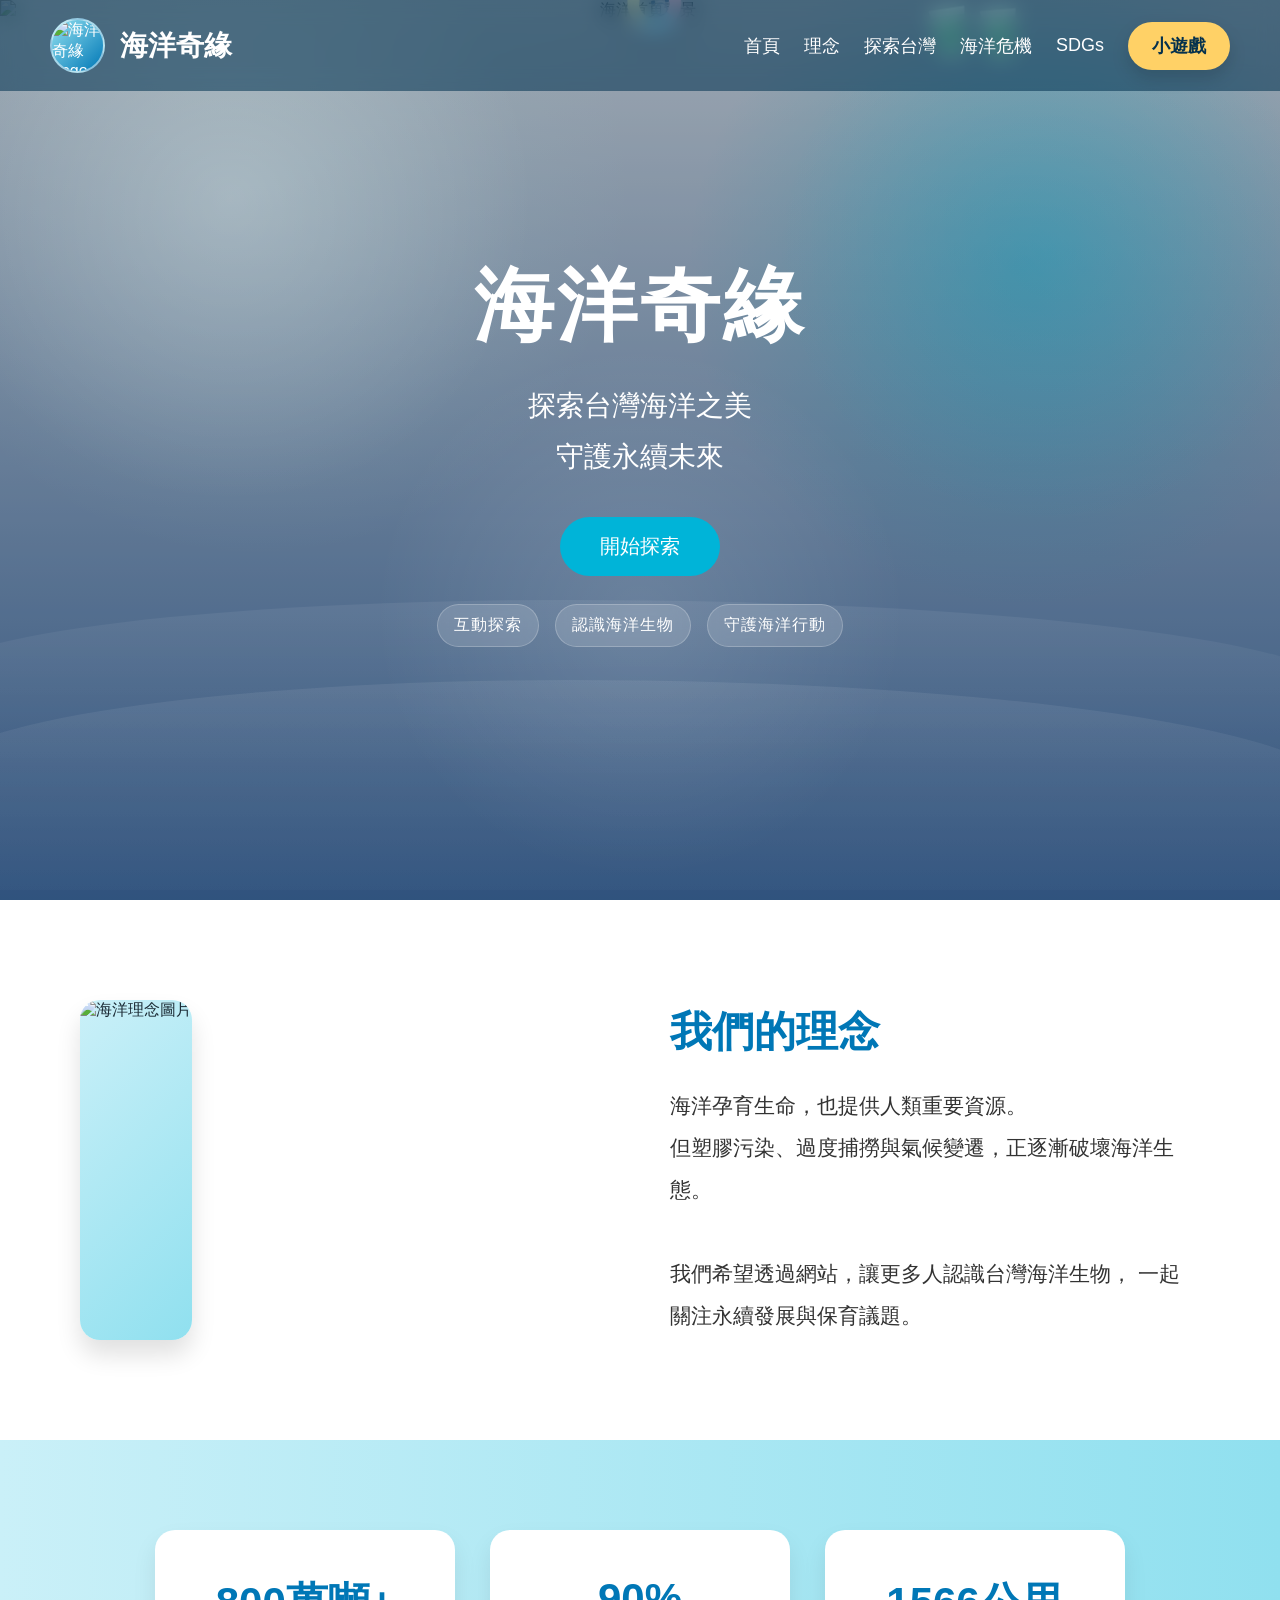
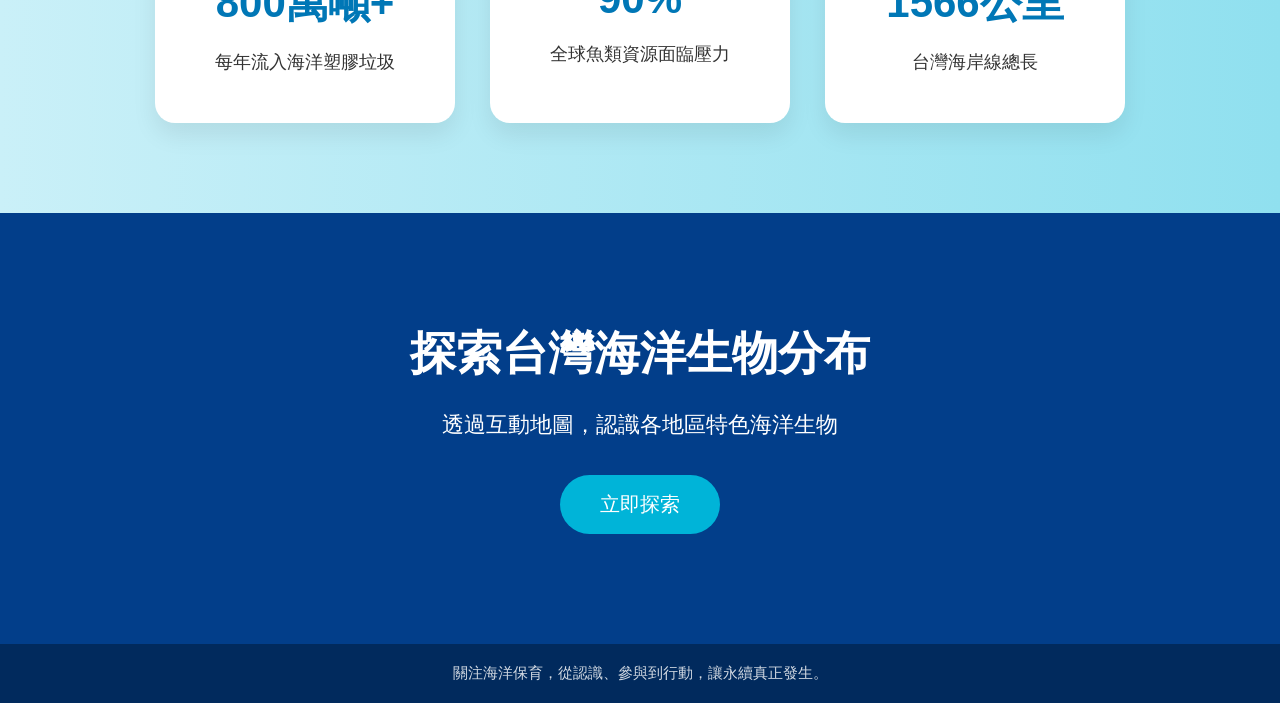
==== index.html @ 66a6c360 "first commit" ====
<!DOCTYPE html>
<html lang="zh-Hant">
<head>
<meta charset="UTF-8">
<meta name="viewport" content="width=device-width, initial-scale=1.0">
<title>海洋奇緣</title>
<style>
*{
margin:0;
padding:0;
box-sizing:border-box;
font-family:"Microsoft JhengHei",sans-serif;
scroll-behavior:smooth;
}

:root{
--deep:#023e8a;
--ocean:#0077b6;
--wave:#00b4d8;
--foam:#caf0f8;
--mist:#f8fdff;
--text:#1b2a34;
}

body{
background:var(--mist);
overflow-x:hidden;
color:var(--text);
}

.navbar{
position:fixed;
top:0;
left:0;
width:100%;
padding:18px 50px;
display:flex;
justify-content:space-between;
align-items:center;
z-index:999;
background:rgba(0,50,80,.55);
backdrop-filter:blur(10px);
}

.logo-area{
display:flex;
align-items:center;
gap:15px;
color:white;
}

.logo{
width:55px;
height:55px;
border-radius:50%;
object-fit:cover;
background:linear-gradient(135deg,#90e0ef,#0077b6);
border:2px solid rgba(255,255,255,.5);
}

.logo-area h1{
font-size:28px;
}

nav{
display:flex;
align-items:center;
gap:24px;
}

nav a{
color:white;
text-decoration:none;
font-size:18px;
transition:.3s;
}

nav a:hover{
color:#90e0ef;
}

.game-link{
display:inline-block;
padding:12px 24px;
border-radius:999px;
background:#ffd166;
color:#05314d;
font-weight:bold;
box-shadow:0 8px 18px rgba(0,0,0,.14);
}

.game-link:hover{
color:#05314d;
background:#ffe29a;
transform:translateY(-2px);
}

.hero{
height:100vh;
position:relative;
display:flex;
justify-content:center;
align-items:center;
text-align:center;
overflow:hidden;
padding:0 20px;
isolation:isolate;
}

.hero-bg{
position:absolute;
inset:0;
width:100%;
height:100%;
object-fit:cover;
z-index:-3;
}

.hero::before{
content:"";
position:absolute;
inset:0;
background:
radial-gradient(circle at 20% 20%,rgba(202,240,248,.45),transparent 30%),
radial-gradient(circle at 80% 30%,rgba(0,180,216,.35),transparent 28%),
linear-gradient(180deg,rgba(2,62,138,.15),rgba(2,62,138,.75));
z-index:-2;
}

.overlay{
position:absolute;
inset:0;
background:rgba(0,0,0,.25);
z-index:-1;
}

.hero-glow{
position:absolute;
inset:0;
z-index:0;
pointer-events:none;
background:
radial-gradient(circle at 18% 22%,rgba(255,255,255,.22),transparent 24%),
radial-gradient(circle at 82% 28%,rgba(0,180,216,.18),transparent 22%),
radial-gradient(circle at 50% 68%,rgba(255,255,255,.12),transparent 30%);
animation:glowShift 10s ease-in-out infinite alternate;
}

.wave-band{
position:absolute;
left:-5%;
width:110%;
height:170px;
border-radius:45% 55% 0 0;
background:linear-gradient(180deg,rgba(255,255,255,.12),rgba(255,255,255,0));
opacity:.55;
pointer-events:none;
}

.wave-back{
bottom:130px;
z-index:0;
animation:waveDrift 13s linear infinite;
}

.wave-front{
bottom:10px;
height:210px;
background:linear-gradient(180deg,rgba(255,255,255,.14),rgba(255,255,255,.04));
z-index:1;
animation:waveDrift 9s linear infinite reverse;
}

.floating-trash{
position:absolute;
inset:0;
overflow:hidden;
z-index:1;
pointer-events:auto;
}

.trash-item{
position:absolute;
display:block;
cursor:pointer;
border:none;
background:transparent;
padding:0;
will-change:transform;
filter:drop-shadow(0 10px 18px rgba(8,37,68,.16));
}

.trash-item:hover{
transform:scale(1.06);
}

.trash-item::before,
.trash-item::after{
content:"";
position:absolute;
display:block;
}

.trash-bottle{
width:34px;
height:94px;
background:
radial-gradient(circle at 11px 49px,#274c77 0 2px,transparent 2.5px),
radial-gradient(circle at 23px 49px,#274c77 0 2px,transparent 2.5px),
radial-gradient(ellipse at 17px 59px,transparent 0 6px,#274c77 6px 7px,transparent 7.5px),
linear-gradient(180deg,#c9f1ff,#9edfff 62%,#7bc8ef);
border:3px solid rgba(255,255,255,.88);
border-radius:18px 18px 16px 16px;
box-shadow:inset 0 8px 10px rgba(255,255,255,.24);
}

.trash-bottle::before{
width:18px;
height:12px;
top:-11px;
left:7px;
background:linear-gradient(180deg,#7ed0ff,#47b0eb);
border-radius:6px 6px 2px 2px;
}

.trash-bottle::after{
width:24px;
height:14px;
left:2px;
top:28px;
background:#ffe38b;
border-radius:7px;
}

.trash-bag{
width:60px;
height:68px;
background:
radial-gradient(circle at 21px 28px,#274c77 0 2px,transparent 2.5px),
radial-gradient(circle at 38px 28px,#274c77 0 2px,transparent 2.5px),
radial-gradient(ellipse at 30px 39px,transparent 0 7px,#274c77 7px 8px,transparent 8.5px),
radial-gradient(circle at 32% 26%,#c1c9dc,#8ea0bf 60%,#7787a5);
border:3px solid rgba(255,255,255,.88);
border-radius:42% 38% 45% 40%;
box-shadow:inset 0 8px 10px rgba(255,255,255,.18);
}

.trash-bag::before{
width:22px;
height:20px;
top:-10px;
left:19px;
background:#7a89a0;
border-radius:40% 40% 20% 20%;
}

.trash-can{
width:50px;
height:58px;
background:
radial-gradient(circle at 16px 24px,#2a5f4a 0 2px,transparent 2.5px),
radial-gradient(circle at 32px 24px,#2a5f4a 0 2px,transparent 2.5px),
radial-gradient(ellipse at 24px 34px,transparent 0 7px,#2a5f4a 7px 8px,transparent 8.5px),
linear-gradient(180deg,#c6f6dd,#7dd9ab);
border:3px solid rgba(255,255,255,.88);
clip-path:polygon(14% 18%,86% 18%,74% 100%,26% 100%);
border-radius:10px;
}

.trash-can::before{
width:60px;
height:9px;
top:6px;
left:-5px;
background:#ebfff6;
border-radius:8px;
}

.trash-cup{
width:40px;
height:54px;
background:
radial-gradient(circle at 12px 18px,#7a4a24 0 2px,transparent 2.5px),
radial-gradient(circle at 26px 18px,#7a4a24 0 2px,transparent 2.5px),
radial-gradient(ellipse at 19px 28px,transparent 0 6px,#7a4a24 6px 7px,transparent 7.5px),
linear-gradient(180deg,#fff7d6,#ffc86b);
border:3px solid rgba(255,255,255,.88);
clip-path:polygon(18% 0,82% 0,68% 100%,32% 100%);
}

.trash-cup::before{
width:50px;
height:9px;
top:-4px;
left:-5px;
background:#fff4c9;
border-radius:8px;
}

.trash-cup::after{
width:6px;
height:38px;
top:-30px;
left:16px;
background:linear-gradient(180deg,#ff91a4,#ffd1a0);
border-radius:6px;
transform:rotate(8deg);
}

.trash-ring{
width:54px;
height:54px;
border:12px solid #fff7c2;
border-right-color:#ffc8dd;
border-bottom-color:#a8e6ff;
border-radius:50%;
background:
radial-gradient(circle at 14px 14px,#274c77 0 2px,transparent 2.5px),
radial-gradient(circle at 28px 14px,#274c77 0 2px,transparent 2.5px),
radial-gradient(ellipse at 21px 22px,transparent 0 5px,#274c77 5px 6px,transparent 6.5px);
}

.trash-ring::before{
width:14px;
height:14px;
top:13px;
left:13px;
background:rgba(255,255,255,.3);
border-radius:50%;
}

.trash-item.is-popping{
animation:trashPop .55s ease forwards;
pointer-events:none;
}

.bubble-burst{
position:absolute;
pointer-events:none;
}

.bubble{
position:absolute;
width:14px;
height:14px;
border-radius:50%;
background:radial-gradient(circle at 30% 30%,rgba(255,255,255,.95),rgba(173,232,244,.55) 55%,rgba(173,232,244,0) 70%);
border:1px solid rgba(255,255,255,.85);
box-shadow:0 0 12px rgba(255,255,255,.45);
animation:bubbleFloat .7s ease-out forwards;
}

.ambient-bubbles{
position:absolute;
inset:0;
pointer-events:none;
z-index:1;
overflow:hidden;
}

.ambient-bubbles span{
position:absolute;
bottom:-40px;
width:16px;
height:16px;
border-radius:50%;
background:radial-gradient(circle at 30% 30%,rgba(255,255,255,.85),rgba(173,232,244,.45) 60%,rgba(173,232,244,0) 72%);
border:1px solid rgba(255,255,255,.6);
opacity:.55;
animation:ambientBubble linear infinite;
}

.sea-life{
position:absolute;
inset:0;
pointer-events:none;
z-index:1;
overflow:hidden;
}

.fish{
position:absolute;
width:76px;
height:34px;
background:linear-gradient(90deg,rgba(255,209,102,.92),rgba(255,145,164,.9));
border-radius:55% 45% 55% 45%;
opacity:.42;
filter:blur(.2px);
animation:fishSwim linear infinite;
}

.fish::before{
content:"";
position:absolute;
right:-18px;
top:7px;
border-left:20px solid rgba(255,209,102,.88);
border-top:10px solid transparent;
border-bottom:10px solid transparent;
}

.fish::after{
content:"";
position:absolute;
left:14px;
top:12px;
width:5px;
height:5px;
background:#224870;
border-radius:50%;
}

.fish-1{
top:24%;
right:-100px;
transform:scale(.75);
animation-duration:18s;
}

.fish-2{
top:68%;
right:-140px;
transform:scale(.95);
animation-duration:22s;
animation-delay:-9s;
}

.fish-3{
top:52%;
right:-180px;
transform:scale(.62);
animation-duration:16s;
animation-delay:-4s;
}

.hero-content{
color:white;
animation:fadeUp 1.3s ease;
max-width:760px;
position:relative;
z-index:3;
}

.hero-content h2{
font-size:80px;
letter-spacing:3px;
margin-bottom:20px;
}

.hero-content p{
font-size:28px;
line-height:1.8;
margin-bottom:35px;
}

.btn,
.btn2{
display:inline-block;
padding:16px 40px;
background:var(--wave);
color:white;
text-decoration:none;
font-size:20px;
border-radius:40px;
transition:.3s;
}

.btn:hover,
.btn2:hover{
background:#0096c7;
transform:translateY(-5px);
}

.hero-badges{
display:flex;
justify-content:center;
gap:16px;
margin-top:28px;
flex-wrap:wrap;
}

.hero-badge{
padding:10px 16px;
border-radius:999px;
background:rgba(255,255,255,.14);
border:1px solid rgba(255,255,255,.22);
backdrop-filter:blur(8px);
font-size:16px;
letter-spacing:1px;
}

.about{
padding:100px 80px;
display:flex;
align-items:center;
gap:60px;
background:white;
}

.about-left,
.about-right{
width:50%;
}

.about-left img{
width:100%;
border-radius:20px;
box-shadow:0 15px 25px rgba(0,0,0,.12);
object-fit:cover;
min-height:340px;
background:linear-gradient(135deg,#caf0f8,#90e0ef);
}

.about-right h2{
font-size:42px;
color:var(--ocean);
margin-bottom:25px;
}

.about-right p{
font-size:21px;
line-height:2;
color:#333;
}

.data{
padding:90px 50px;
display:flex;
justify-content:center;
gap:35px;
background:linear-gradient(to right,#caf0f8,#90e0ef);
}

.card{
width:300px;
background:white;
padding:45px 30px;
border-radius:20px;
text-align:center;
box-shadow:0 12px 25px rgba(0,0,0,.08);
transition:.3s;
}

.card:hover{
transform:translateY(-8px);
}

.card h3{
font-size:42px;
color:var(--ocean);
margin-bottom:15px;
}

.card p{
font-size:18px;
color:#333;
line-height:1.8;
}

.enter-map{
padding:110px 30px;
text-align:center;
background:var(--deep);
color:white;
}

.enter-map h2{
font-size:46px;
margin-bottom:25px;
}

.enter-map p{
font-size:22px;
margin-bottom:35px;
}

.footer-note{
padding:20px;
text-align:center;
font-size:15px;
background:#012a5d;
color:rgba(255,255,255,.82);
}

@keyframes fadeUp{
from{
opacity:0;
transform:translateY(50px);
}
to{
opacity:1;
transform:translateY(0);
}
}

@keyframes trashPop{
0%{
opacity:.95;
}
100%{
opacity:0;
transform:scale(1.35) rotate(20deg);
}
}

@keyframes bubbleFloat{
0%{
opacity:.95;
transform:translate3d(0,0,0) scale(.6);
}
100%{
opacity:0;
transform:translate3d(var(--dx),var(--dy),0) scale(1.35);
}
}

@keyframes glowShift{
from{
transform:scale(1) translateY(0);
opacity:.95;
}
to{
transform:scale(1.06) translateY(-8px);
opacity:1;
}
}

@keyframes waveDrift{
from{
transform:translateX(0);
}
to{
transform:translateX(4%);
}
}

@keyframes ambientBubble{
from{
transform:translate3d(0,0,0) scale(.7);
opacity:0;
}
15%{
opacity:.55;
}
to{
transform:translate3d(var(--riseX),-95vh,0) scale(1.2);
opacity:0;
}
}

@keyframes fishSwim{
from{
transform:translateX(0) translateY(0) scale(var(--fishScale,1));
}
50%{
transform:translateX(-55vw) translateY(-10px) scale(var(--fishScale,1));
}
to{
transform:translateX(-115vw) translateY(4px) scale(var(--fishScale,1));
}
}

@media(max-width:900px){
.navbar{
padding:15px 20px;
flex-direction:column;
gap:15px;
}

nav{
flex-wrap:wrap;
justify-content:center;
gap:14px;
}

nav a{
font-size:16px;
}

.hero-content h2{
font-size:48px;
}

.hero-content p{
font-size:20px;
}

.hero-badge{
font-size:14px;
padding:8px 14px;
}

.fish{
opacity:.28;
}

.about{
flex-direction:column;
padding:70px 25px;
}

.about-left,
.about-right{
width:100%;
}

.data{
flex-direction:column;
align-items:center;
}

.card{
width:90%;
}

.enter-map h2{
font-size:34px;
}
}
</style>
</head>
<body>
<header class="navbar">
    <div class="logo-area">
        <img src="logo.png" alt="海洋奇緣 Logo" class="logo">
        <h1>海洋奇緣</h1>
    </div>

    <nav>
        <a href="#home">首頁</a>
        <a href="#about">理念</a>
        <a href="#map">探索台灣</a>
        <a href="#danger">海洋危機</a>
        <a href="#sdgs">SDGs</a>
        <a href="game.html" class="game-link">小遊戲</a>
    </nav>
</header>

<section class="hero" id="home">
    <img src="banner.jpg" alt="海洋首頁背景" class="hero-bg">
    <div class="overlay"></div>
    <div class="hero-glow"></div>
    <div class="wave-band wave-back"></div>
    <div class="floating-trash" id="trashField" aria-hidden="true"></div>
    <div class="ambient-bubbles" aria-hidden="true">
        <span style="left:8%; animation-duration:15s; --riseX:18px;"></span>
        <span style="left:18%; animation-duration:18s; animation-delay:-7s; --riseX:-14px;"></span>
        <span style="left:34%; animation-duration:14s; animation-delay:-2s; --riseX:10px;"></span>
        <span style="left:56%; animation-duration:17s; animation-delay:-10s; --riseX:-18px;"></span>
        <span style="left:73%; animation-duration:13s; animation-delay:-5s; --riseX:14px;"></span>
        <span style="left:88%; animation-duration:16s; animation-delay:-12s; --riseX:-12px;"></span>
    </div>
    <div class="sea-life" aria-hidden="true">
        <span class="fish fish-1" style="--fishScale:.78;"></span>
        <span class="fish fish-2" style="--fishScale:.96;"></span>
        <span class="fish fish-3" style="--fishScale:.65;"></span>
    </div>
    <div class="wave-band wave-front"></div>

    <div class="hero-content">
        <h2>海洋奇緣</h2>
        <p>
            探索台灣海洋之美<br>
            守護永續未來
        </p>
        <a href="#map" class="btn">開始探索</a>
        <div class="hero-badges">
            <span class="hero-badge">互動探索</span>
            <span class="hero-badge">認識海洋生物</span>
            <span class="hero-badge">守護海洋行動</span>
        </div>
    </div>
</section>

<section class="about" id="about">
    <div class="about-left">
        <img src="about.jpg" alt="海洋理念圖片">
    </div>

    <div class="about-right">
        <h2>我們的理念</h2>
        <p>
            海洋孕育生命，也提供人類重要資源。<br>
            但塑膠污染、過度捕撈與氣候變遷，正逐漸破壞海洋生態。<br><br>
            我們希望透過網站，讓更多人認識台灣海洋生物，
            一起關注永續發展與保育議題。
        </p>
    </div>
</section>

<section class="data" id="danger">
    <div class="card">
        <h3>800萬噸+</h3>
        <p>每年流入海洋塑膠垃圾</p>
    </div>

    <div class="card">
        <h3>90%</h3>
        <p>全球魚類資源面臨壓力</p>
    </div>

    <div class="card">
        <h3>1566公里</h3>
        <p>台灣海岸線總長</p>
    </div>
</section>

<section class="enter-map" id="map">
    <h2>探索台灣海洋生物分布</h2>
    <p>透過互動地圖，認識各地區特色海洋生物</p>
    <a href="Taiwan.html" class="btn2">立即探索</a>
</section>

<section class="footer-note" id="sdgs">
    關注海洋保育，從認識、參與到行動，讓永續真正發生。
</section>

<script>
const trashField = document.getElementById("trashField");
const trashTypes = ["trash-bottle","trash-bag","trash-can","trash-cup","trash-ring"];
const trashSizes = {
    "trash-bottle": { width: 34, height: 94 },
    "trash-bag": { width: 60, height: 68 },
    "trash-can": { width: 50, height: 58 },
    "trash-cup": { width: 40, height: 54 },
    "trash-ring": { width: 54, height: 54 }
};
const maxTrash = 35;
const trashBodies = [];
let lastTime = 0;
let spawnTimer = 0;
const gravity = 220;
const waterDrag = 0.992;
const floorPadding = 8;

function randomBetween(min,max){
    return Math.random() * (max - min) + min;
}

function createTrashItem(){
    if(trashBodies.length >= maxTrash) return;

    const type = trashTypes[Math.floor(Math.random() * trashTypes.length)];
    const size = trashSizes[type];
    const item = document.createElement("button");
    const fieldWidth = trashField.clientWidth;
    const xMax = Math.max(0, fieldWidth - size.width);

    item.type = "button";
    item.className = `trash-item ${type}`;
    item.setAttribute("aria-label","可點擊清除的海洋垃圾");
    trashField.appendChild(item);

    const body = {
        el: item,
        x: randomBetween(0, xMax),
        y: -size.height - randomBetween(10, 180),
        width: size.width,
        height: size.height,
        vx: randomBetween(-12, 12),
        vy: randomBetween(18, 26),
        swaySeed: randomBetween(0, Math.PI * 2),
        swayAmp: randomBetween(6, 16),
        rotation: randomBetween(-14, 14),
        rotationSpeed: randomBetween(-6, 6),
        resting:false,
        removed:false
    };

    body.el.addEventListener("click", () => popTrash(body));
    trashBodies.push(body);
    renderTrash(body);
}

function renderTrash(body){
    body.el.style.transform = `translate3d(${body.x}px, ${body.y}px, 0) rotate(${body.rotation}deg)`;
}

function resolveBounds(body){
    const maxX = trashField.clientWidth - body.width;
    const floorY = trashField.clientHeight - body.height - floorPadding;

    if(body.x < 0){
        body.x = 0;
        body.vx *= -0.25;
    }

    if(body.x > maxX){
        body.x = maxX;
        body.vx *= -0.25;
    }

    if(body.y > floorY){
        body.y = floorY;
        if(body.vy > 0) body.vy = 0;
        body.vx *= 0.92;
        body.rotationSpeed *= 0.94;
        body.resting = true;
    }
}

function resolveCollisions(){
    for(let i = 0; i < trashBodies.length; i++){
        const a = trashBodies[i];
        if(a.removed) continue;

        for(let j = i + 1; j < trashBodies.length; j++){
            const b = trashBodies[j];
            if(b.removed) continue;

            const overlapX = Math.min(a.x + a.width, b.x + b.width) - Math.max(a.x, b.x);
            const overlapY = Math.min(a.y + a.height, b.y + b.height) - Math.max(a.y, b.y);

            if(overlapX <= 0 || overlapY <= 0) continue;

            if(overlapY <= overlapX){
                const aAbove = a.y < b.y;
                const upper = aAbove ? a : b;
                const lower = aAbove ? b : a;

                upper.y -= overlapY;
                if(!lower.resting){
                    lower.y += overlapY * 0.08;
                }

                if(upper.vy > 0) upper.vy = 0;
                upper.resting = true;
                lower.resting = lower.y + lower.height >= trashField.clientHeight - floorPadding - 1;
            }else{
                const move = overlapX / 2;

                if(a.x < b.x){
                    a.x -= move;
                    b.x += move;
                }else{
                    a.x += move;
                    b.x -= move;
                }

                const push = (a.vx - b.vx) * 0.22;
                a.vx -= push;
                b.vx += push;
            }
        }
    }
}

function popTrash(body){
    if(body.removed) return;
    body.removed = true;
    body.el.classList.add("is-popping");
    createBubbleBurst(body);
    setTimeout(() => body.el.remove(), 540);
}

function createBubbleBurst(body){
    const burst = document.createElement("div");
    burst.className = "bubble-burst";
    burst.style.left = `${body.x}px`;
    burst.style.top = `${body.y}px`;
    burst.style.width = `${body.width}px`;
    burst.style.height = `${body.height}px`;

    for(let i = 0; i < 7; i++){
        const bubble = document.createElement("span");
        bubble.className = "bubble";
        bubble.style.left = `${body.width / 2 - 7}px`;
        bubble.style.top = `${body.height / 2 - 7}px`;
        bubble.style.setProperty("--dx",`${randomBetween(-36,36)}px`);
        bubble.style.setProperty("--dy",`${randomBetween(-56,-18)}px`);
        burst.appendChild(bubble);
    }

    trashField.appendChild(burst);
    setTimeout(() => burst.remove(), 760);
}

function stepTrash(delta, time){
    for(let i = trashBodies.length - 1; i >= 0; i--){
        const body = trashBodies[i];

        if(body.removed){
            trashBodies.splice(i,1);
            continue;
        }

        const sway = Math.sin(time * 0.001 + body.swaySeed) * body.swayAmp;
        body.resting = false;
        body.vx += sway * delta * 0.18;
        body.vy = Math.min(body.vy + gravity * delta, 85);
        body.vx *= waterDrag;
        body.vy *= 0.998;
        body.x += body.vx * delta;
        body.y += body.vy * delta;
        body.rotation += body.rotationSpeed * delta;
        body.rotationSpeed *= 0.994;
        resolveBounds(body);
    }

    resolveCollisions();

    for(let i = 0; i < trashBodies.length; i++){
        const body = trashBodies[i];
        if(body.removed) continue;

        resolveBounds(body);

        if(Math.abs(body.vx) < 2 && Math.abs(body.vy) < 2){
            body.vx = 0;
            body.vy = 0;
            body.rotationSpeed *= 0.8;
        }

        renderTrash(body);
    }
}

function animateTrash(time){
    if(!lastTime) lastTime = time;
    const delta = Math.min((time - lastTime) / 1000, 0.025);
    lastTime = time;
    spawnTimer += delta;

    if(spawnTimer >= 1.35){
        createTrashItem();
        spawnTimer = 0;
    }

    stepTrash(delta, time);
    requestAnimationFrame(animateTrash);
}

for(let i = 0; i < 8; i++){
    createTrashItem();
}
requestAnimationFrame(animateTrash);

window.addEventListener("resize", () => {
    trashBodies.forEach((body) => {
        const maxX = Math.max(0, trashField.clientWidth - body.width);
        body.x = Math.min(maxX, Math.max(0, body.x));
        if(body.y + body.height > trashField.clientHeight - floorPadding){
            body.y = trashField.clientHeight - body.height - floorPadding;
            body.resting = true;
        }
        renderTrash(body);
    });
});
</script>
</body>
</html>
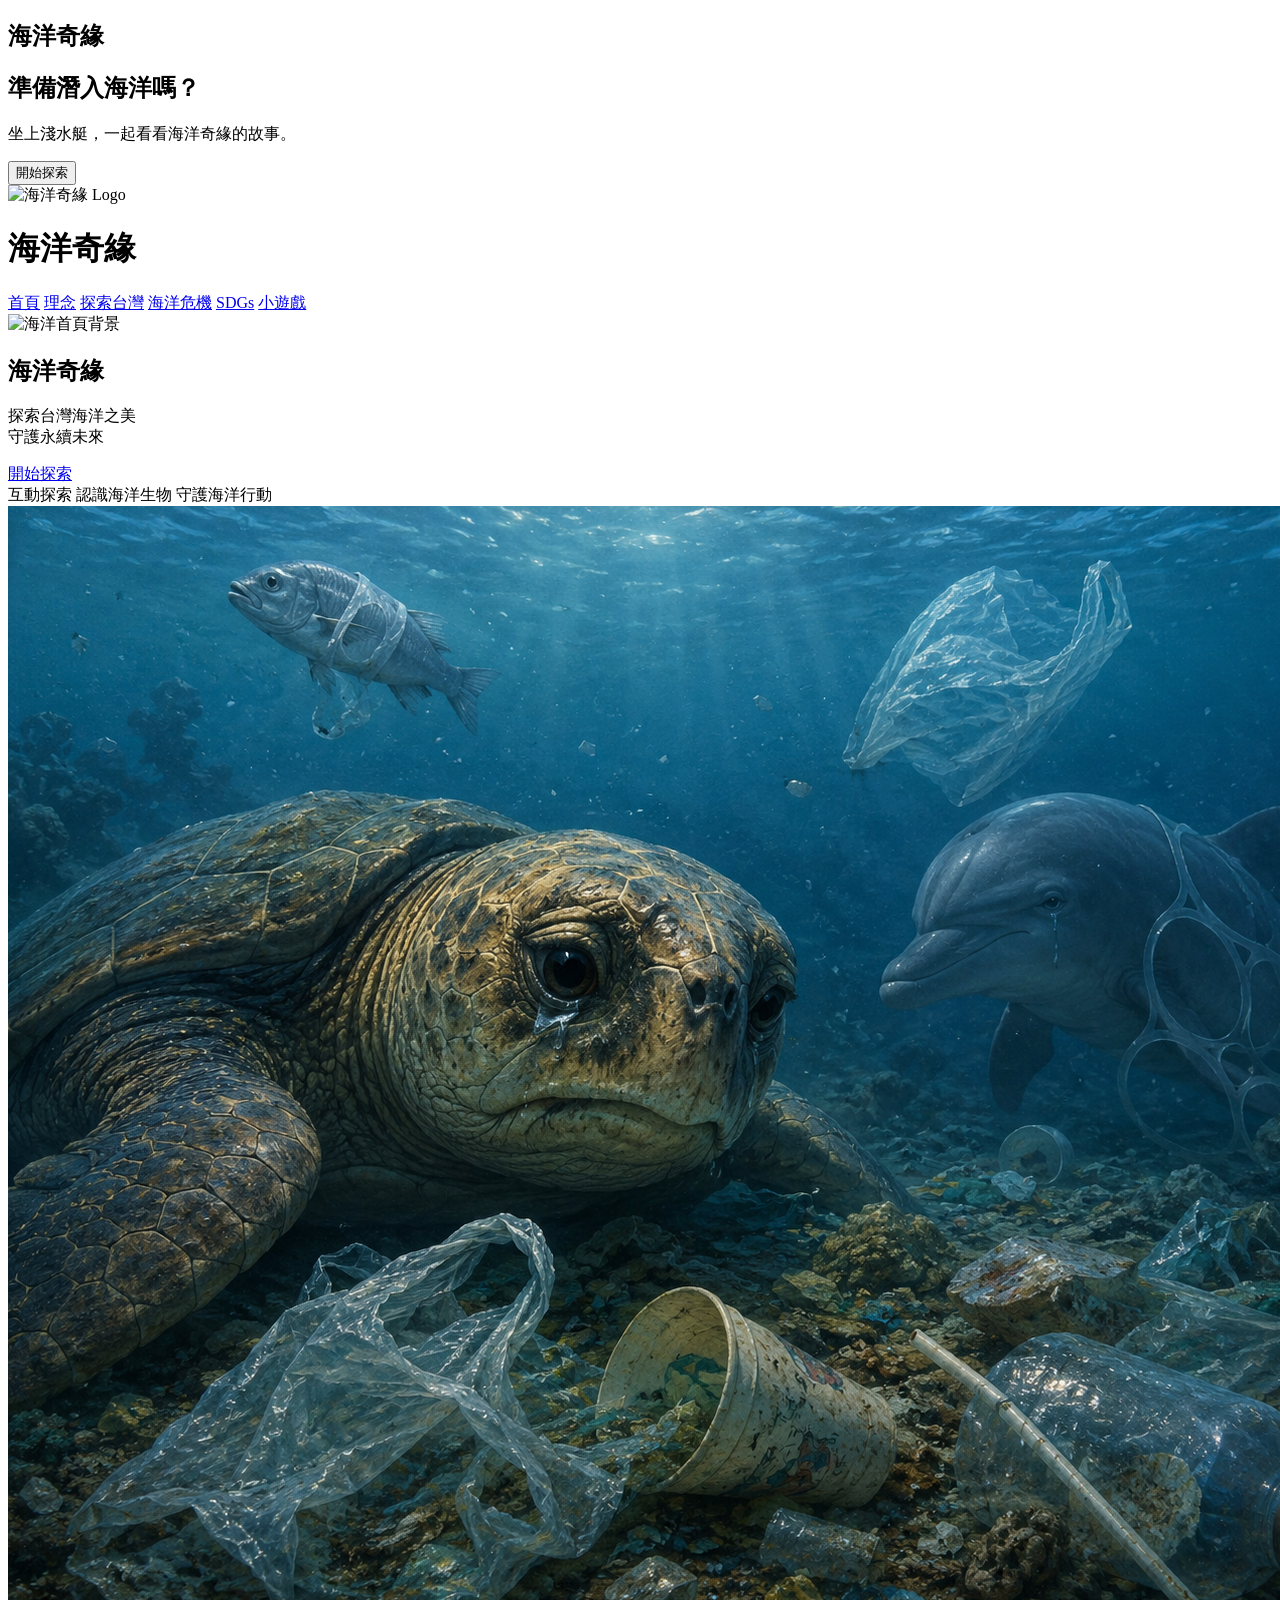
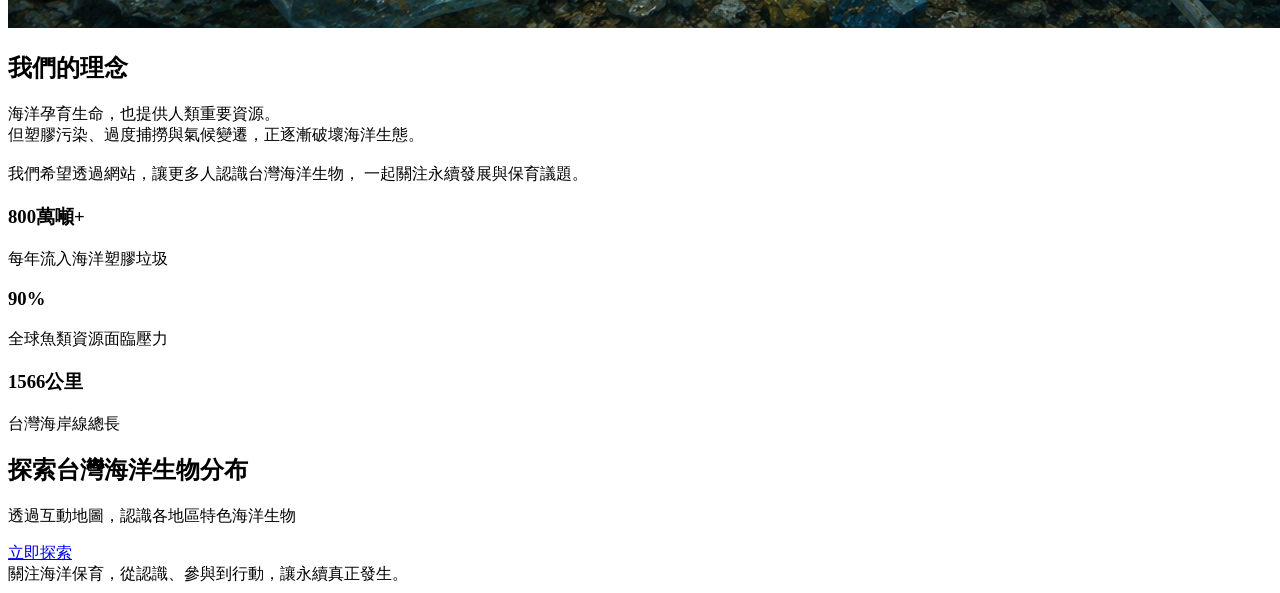
==== commit 1d51f4b8: "Add files via upload" ====
--- a/index.html
+++ b/index.html
@@ -1,1051 +1,159 @@
-<!DOCTYPE html>
+﻿<!DOCTYPE html>
 <html lang="zh-Hant">
 <head>
 <meta charset="UTF-8">
 <meta name="viewport" content="width=device-width, initial-scale=1.0">
 <title>海洋奇緣</title>
-<style>
-*{
-margin:0;
-padding:0;
-box-sizing:border-box;
-font-family:"Microsoft JhengHei",sans-serif;
-scroll-behavior:smooth;
-}
+<link rel="stylesheet" href="css/index.css">
+</head>
+<body class="intro-active">
+<section class="opening-scene" id="openingScene" aria-label="海洋奇緣開場動畫">
+  <div class="opening-sky"></div>
+  <div class="opening-sun"></div>
+  <div class="opening-sea"></div>
+  <div class="opening-shore"></div>
+  <div class="opening-bubbles" aria-hidden="true">
+    <span></span>
+    <span></span>
+    <span></span>
+    <span></span>
+    <span></span>
+  </div>
 
-:root{
---deep:#023e8a;
---ocean:#0077b6;
---wave:#00b4d8;
---foam:#caf0f8;
---mist:#f8fdff;
---text:#1b2a34;
-}
+  <div class="opening-reveal" aria-hidden="true">
+    <div class="reveal-bubble-field">
+      <span></span><span></span><span></span><span></span><span></span>
+      <span></span><span></span><span></span><span></span><span></span>
+      <span></span><span></span><span></span><span></span><span></span>
+      <span></span><span></span><span></span><span></span><span></span>
+      <span></span><span></span><span></span><span></span><span></span>
+      <span></span><span></span><span></span><span></span><span></span>
+      <span></span><span></span><span></span><span></span><span></span>
+      <span></span><span></span><span></span><span></span><span></span>
+    </div>
+    <h1>海洋奇緣</h1>
+  </div>
 
-body{
-background:var(--mist);
-overflow-x:hidden;
-color:var(--text);
-}
+  <div class="opening-guide" aria-hidden="true">
+    <span class="guide-head"></span>
+    <span class="guide-body"></span>
+    <span class="guide-arm"></span>
+  </div>
 
-.navbar{
-position:fixed;
-top:0;
-left:0;
-width:100%;
-padding:18px 50px;
-display:flex;
-justify-content:space-between;
-align-items:center;
-z-index:999;
-background:rgba(0,50,80,.55);
-backdrop-filter:blur(10px);
-}
+  <div class="opening-submarine" aria-hidden="true">
+    <span class="sub-window"></span>
+    <span class="sub-door"></span>
+    <span class="sub-tail"></span>
+  </div>
 
-.logo-area{
-display:flex;
-align-items:center;
-gap:15px;
-color:white;
-}
-
-.logo{
-width:55px;
-height:55px;
-border-radius:50%;
-object-fit:cover;
-background:linear-gradient(135deg,#90e0ef,#0077b6);
-border:2px solid rgba(255,255,255,.5);
-}
-
-.logo-area h1{
-font-size:28px;
-}
-
-nav{
-display:flex;
-align-items:center;
-gap:24px;
-}
-
-nav a{
-color:white;
-text-decoration:none;
-font-size:18px;
-transition:.3s;
-}
-
-nav a:hover{
-color:#90e0ef;
-}
-
-.game-link{
-display:inline-block;
-padding:12px 24px;
-border-radius:999px;
-background:#ffd166;
-color:#05314d;
-font-weight:bold;
-box-shadow:0 8px 18px rgba(0,0,0,.14);
-}
-
-.game-link:hover{
-color:#05314d;
-background:#ffe29a;
-transform:translateY(-2px);
-}
-
-.hero{
-height:100vh;
-position:relative;
-display:flex;
-justify-content:center;
-align-items:center;
-text-align:center;
-overflow:hidden;
-padding:0 20px;
-isolation:isolate;
-}
-
-.hero-bg{
-position:absolute;
-inset:0;
-width:100%;
-height:100%;
-object-fit:cover;
-z-index:-3;
-}
-
-.hero::before{
-content:"";
-position:absolute;
-inset:0;
-background:
-radial-gradient(circle at 20% 20%,rgba(202,240,248,.45),transparent 30%),
-radial-gradient(circle at 80% 30%,rgba(0,180,216,.35),transparent 28%),
-linear-gradient(180deg,rgba(2,62,138,.15),rgba(2,62,138,.75));
-z-index:-2;
-}
-
-.overlay{
-position:absolute;
-inset:0;
-background:rgba(0,0,0,.25);
-z-index:-1;
-}
-
-.hero-glow{
-position:absolute;
-inset:0;
-z-index:0;
-pointer-events:none;
-background:
-radial-gradient(circle at 18% 22%,rgba(255,255,255,.22),transparent 24%),
-radial-gradient(circle at 82% 28%,rgba(0,180,216,.18),transparent 22%),
-radial-gradient(circle at 50% 68%,rgba(255,255,255,.12),transparent 30%);
-animation:glowShift 10s ease-in-out infinite alternate;
-}
-
-.wave-band{
-position:absolute;
-left:-5%;
-width:110%;
-height:170px;
-border-radius:45% 55% 0 0;
-background:linear-gradient(180deg,rgba(255,255,255,.12),rgba(255,255,255,0));
-opacity:.55;
-pointer-events:none;
-}
-
-.wave-back{
-bottom:130px;
-z-index:0;
-animation:waveDrift 13s linear infinite;
-}
-
-.wave-front{
-bottom:10px;
-height:210px;
-background:linear-gradient(180deg,rgba(255,255,255,.14),rgba(255,255,255,.04));
-z-index:1;
-animation:waveDrift 9s linear infinite reverse;
-}
-
-.floating-trash{
-position:absolute;
-inset:0;
-overflow:hidden;
-z-index:1;
-pointer-events:auto;
-}
-
-.trash-item{
-position:absolute;
-display:block;
-cursor:pointer;
-border:none;
-background:transparent;
-padding:0;
-will-change:transform;
-filter:drop-shadow(0 10px 18px rgba(8,37,68,.16));
-}
-
-.trash-item:hover{
-transform:scale(1.06);
-}
-
-.trash-item::before,
-.trash-item::after{
-content:"";
-position:absolute;
-display:block;
-}
-
-.trash-bottle{
-width:34px;
-height:94px;
-background:
-radial-gradient(circle at 11px 49px,#274c77 0 2px,transparent 2.5px),
-radial-gradient(circle at 23px 49px,#274c77 0 2px,transparent 2.5px),
-radial-gradient(ellipse at 17px 59px,transparent 0 6px,#274c77 6px 7px,transparent 7.5px),
-linear-gradient(180deg,#c9f1ff,#9edfff 62%,#7bc8ef);
-border:3px solid rgba(255,255,255,.88);
-border-radius:18px 18px 16px 16px;
-box-shadow:inset 0 8px 10px rgba(255,255,255,.24);
-}
-
-.trash-bottle::before{
-width:18px;
-height:12px;
-top:-11px;
-left:7px;
-background:linear-gradient(180deg,#7ed0ff,#47b0eb);
-border-radius:6px 6px 2px 2px;
-}
-
-.trash-bottle::after{
-width:24px;
-height:14px;
-left:2px;
-top:28px;
-background:#ffe38b;
-border-radius:7px;
-}
-
-.trash-bag{
-width:60px;
-height:68px;
-background:
-radial-gradient(circle at 21px 28px,#274c77 0 2px,transparent 2.5px),
-radial-gradient(circle at 38px 28px,#274c77 0 2px,transparent 2.5px),
-radial-gradient(ellipse at 30px 39px,transparent 0 7px,#274c77 7px 8px,transparent 8.5px),
-radial-gradient(circle at 32% 26%,#c1c9dc,#8ea0bf 60%,#7787a5);
-border:3px solid rgba(255,255,255,.88);
-border-radius:42% 38% 45% 40%;
-box-shadow:inset 0 8px 10px rgba(255,255,255,.18);
-}
-
-.trash-bag::before{
-width:22px;
-height:20px;
-top:-10px;
-left:19px;
-background:#7a89a0;
-border-radius:40% 40% 20% 20%;
-}
-
-.trash-can{
-width:50px;
-height:58px;
-background:
-radial-gradient(circle at 16px 24px,#2a5f4a 0 2px,transparent 2.5px),
-radial-gradient(circle at 32px 24px,#2a5f4a 0 2px,transparent 2.5px),
-radial-gradient(ellipse at 24px 34px,transparent 0 7px,#2a5f4a 7px 8px,transparent 8.5px),
-linear-gradient(180deg,#c6f6dd,#7dd9ab);
-border:3px solid rgba(255,255,255,.88);
-clip-path:polygon(14% 18%,86% 18%,74% 100%,26% 100%);
-border-radius:10px;
-}
-
-.trash-can::before{
-width:60px;
-height:9px;
-top:6px;
-left:-5px;
-background:#ebfff6;
-border-radius:8px;
-}
-
-.trash-cup{
-width:40px;
-height:54px;
-background:
-radial-gradient(circle at 12px 18px,#7a4a24 0 2px,transparent 2.5px),
-radial-gradient(circle at 26px 18px,#7a4a24 0 2px,transparent 2.5px),
-radial-gradient(ellipse at 19px 28px,transparent 0 6px,#7a4a24 6px 7px,transparent 7.5px),
-linear-gradient(180deg,#fff7d6,#ffc86b);
-border:3px solid rgba(255,255,255,.88);
-clip-path:polygon(18% 0,82% 0,68% 100%,32% 100%);
-}
-
-.trash-cup::before{
-width:50px;
-height:9px;
-top:-4px;
-left:-5px;
-background:#fff4c9;
-border-radius:8px;
-}
-
-.trash-cup::after{
-width:6px;
-height:38px;
-top:-30px;
-left:16px;
-background:linear-gradient(180deg,#ff91a4,#ffd1a0);
-border-radius:6px;
-transform:rotate(8deg);
-}
-
-.trash-ring{
-width:54px;
-height:54px;
-border:12px solid #fff7c2;
-border-right-color:#ffc8dd;
-border-bottom-color:#a8e6ff;
-border-radius:50%;
-background:
-radial-gradient(circle at 14px 14px,#274c77 0 2px,transparent 2.5px),
-radial-gradient(circle at 28px 14px,#274c77 0 2px,transparent 2.5px),
-radial-gradient(ellipse at 21px 22px,transparent 0 5px,#274c77 5px 6px,transparent 6.5px);
-}
-
-.trash-ring::before{
-width:14px;
-height:14px;
-top:13px;
-left:13px;
-background:rgba(255,255,255,.3);
-border-radius:50%;
-}
-
-.trash-item.is-popping{
-animation:trashPop .55s ease forwards;
-pointer-events:none;
-}
-
-.bubble-burst{
-position:absolute;
-pointer-events:none;
-}
-
-.bubble{
-position:absolute;
-width:14px;
-height:14px;
-border-radius:50%;
-background:radial-gradient(circle at 30% 30%,rgba(255,255,255,.95),rgba(173,232,244,.55) 55%,rgba(173,232,244,0) 70%);
-border:1px solid rgba(255,255,255,.85);
-box-shadow:0 0 12px rgba(255,255,255,.45);
-animation:bubbleFloat .7s ease-out forwards;
-}
-
-.ambient-bubbles{
-position:absolute;
-inset:0;
-pointer-events:none;
-z-index:1;
-overflow:hidden;
-}
-
-.ambient-bubbles span{
-position:absolute;
-bottom:-40px;
-width:16px;
-height:16px;
-border-radius:50%;
-background:radial-gradient(circle at 30% 30%,rgba(255,255,255,.85),rgba(173,232,244,.45) 60%,rgba(173,232,244,0) 72%);
-border:1px solid rgba(255,255,255,.6);
-opacity:.55;
-animation:ambientBubble linear infinite;
-}
-
-.sea-life{
-position:absolute;
-inset:0;
-pointer-events:none;
-z-index:1;
-overflow:hidden;
-}
-
-.fish{
-position:absolute;
-width:76px;
-height:34px;
-background:linear-gradient(90deg,rgba(255,209,102,.92),rgba(255,145,164,.9));
-border-radius:55% 45% 55% 45%;
-opacity:.42;
-filter:blur(.2px);
-animation:fishSwim linear infinite;
-}
-
-.fish::before{
-content:"";
-position:absolute;
-right:-18px;
-top:7px;
-border-left:20px solid rgba(255,209,102,.88);
-border-top:10px solid transparent;
-border-bottom:10px solid transparent;
-}
-
-.fish::after{
-content:"";
-position:absolute;
-left:14px;
-top:12px;
-width:5px;
-height:5px;
-background:#224870;
-border-radius:50%;
-}
-
-.fish-1{
-top:24%;
-right:-100px;
-transform:scale(.75);
-animation-duration:18s;
-}
-
-.fish-2{
-top:68%;
-right:-140px;
-transform:scale(.95);
-animation-duration:22s;
-animation-delay:-9s;
-}
-
-.fish-3{
-top:52%;
-right:-180px;
-transform:scale(.62);
-animation-duration:16s;
-animation-delay:-4s;
-}
-
-.hero-content{
-color:white;
-animation:fadeUp 1.3s ease;
-max-width:760px;
-position:relative;
-z-index:3;
-}
-
-.hero-content h2{
-font-size:80px;
-letter-spacing:3px;
-margin-bottom:20px;
-}
-
-.hero-content p{
-font-size:28px;
-line-height:1.8;
-margin-bottom:35px;
-}
-
-.btn,
-.btn2{
-display:inline-block;
-padding:16px 40px;
-background:var(--wave);
-color:white;
-text-decoration:none;
-font-size:20px;
-border-radius:40px;
-transition:.3s;
-}
-
-.btn:hover,
-.btn2:hover{
-background:#0096c7;
-transform:translateY(-5px);
-}
-
-.hero-badges{
-display:flex;
-justify-content:center;
-gap:16px;
-margin-top:28px;
-flex-wrap:wrap;
-}
-
-.hero-badge{
-padding:10px 16px;
-border-radius:999px;
-background:rgba(255,255,255,.14);
-border:1px solid rgba(255,255,255,.22);
-backdrop-filter:blur(8px);
-font-size:16px;
-letter-spacing:1px;
-}
-
-.about{
-padding:100px 80px;
-display:flex;
-align-items:center;
-gap:60px;
-background:white;
-}
-
-.about-left,
-.about-right{
-width:50%;
-}
-
-.about-left img{
-width:100%;
-border-radius:20px;
-box-shadow:0 15px 25px rgba(0,0,0,.12);
-object-fit:cover;
-min-height:340px;
-background:linear-gradient(135deg,#caf0f8,#90e0ef);
-}
-
-.about-right h2{
-font-size:42px;
-color:var(--ocean);
-margin-bottom:25px;
-}
-
-.about-right p{
-font-size:21px;
-line-height:2;
-color:#333;
-}
-
-.data{
-padding:90px 50px;
-display:flex;
-justify-content:center;
-gap:35px;
-background:linear-gradient(to right,#caf0f8,#90e0ef);
-}
-
-.card{
-width:300px;
-background:white;
-padding:45px 30px;
-border-radius:20px;
-text-align:center;
-box-shadow:0 12px 25px rgba(0,0,0,.08);
-transition:.3s;
-}
-
-.card:hover{
-transform:translateY(-8px);
-}
-
-.card h3{
-font-size:42px;
-color:var(--ocean);
-margin-bottom:15px;
-}
-
-.card p{
-font-size:18px;
-color:#333;
-line-height:1.8;
-}
-
-.enter-map{
-padding:110px 30px;
-text-align:center;
-background:var(--deep);
-color:white;
-}
-
-.enter-map h2{
-font-size:46px;
-margin-bottom:25px;
-}
-
-.enter-map p{
-font-size:22px;
-margin-bottom:35px;
-}
-
-.footer-note{
-padding:20px;
-text-align:center;
-font-size:15px;
-background:#012a5d;
-color:rgba(255,255,255,.82);
-}
-
-@keyframes fadeUp{
-from{
-opacity:0;
-transform:translateY(50px);
-}
-to{
-opacity:1;
-transform:translateY(0);
-}
-}
-
-@keyframes trashPop{
-0%{
-opacity:.95;
-}
-100%{
-opacity:0;
-transform:scale(1.35) rotate(20deg);
-}
-}
-
-@keyframes bubbleFloat{
-0%{
-opacity:.95;
-transform:translate3d(0,0,0) scale(.6);
-}
-100%{
-opacity:0;
-transform:translate3d(var(--dx),var(--dy),0) scale(1.35);
-}
-}
-
-@keyframes glowShift{
-from{
-transform:scale(1) translateY(0);
-opacity:.95;
-}
-to{
-transform:scale(1.06) translateY(-8px);
-opacity:1;
-}
-}
-
-@keyframes waveDrift{
-from{
-transform:translateX(0);
-}
-to{
-transform:translateX(4%);
-}
-}
-
-@keyframes ambientBubble{
-from{
-transform:translate3d(0,0,0) scale(.7);
-opacity:0;
-}
-15%{
-opacity:.55;
-}
-to{
-transform:translate3d(var(--riseX),-95vh,0) scale(1.2);
-opacity:0;
-}
-}
-
-@keyframes fishSwim{
-from{
-transform:translateX(0) translateY(0) scale(var(--fishScale,1));
-}
-50%{
-transform:translateX(-55vw) translateY(-10px) scale(var(--fishScale,1));
-}
-to{
-transform:translateX(-115vw) translateY(4px) scale(var(--fishScale,1));
-}
-}
-
-@media(max-width:900px){
-.navbar{
-padding:15px 20px;
-flex-direction:column;
-gap:15px;
-}
-
-nav{
-flex-wrap:wrap;
-justify-content:center;
-gap:14px;
-}
-
-nav a{
-font-size:16px;
-}
-
-.hero-content h2{
-font-size:48px;
-}
-
-.hero-content p{
-font-size:20px;
-}
-
-.hero-badge{
-font-size:14px;
-padding:8px 14px;
-}
-
-.fish{
-opacity:.28;
-}
-
-.about{
-flex-direction:column;
-padding:70px 25px;
-}
-
-.about-left,
-.about-right{
-width:100%;
-}
-
-.data{
-flex-direction:column;
-align-items:center;
-}
-
-.card{
-width:90%;
-}
-
-.enter-map h2{
-font-size:34px;
-}
-}
-</style>
-</head>
-<body>
+  <div class="opening-text">
+    <h2>準備潛入海洋嗎？</h2>
+    <p>坐上淺水艇，一起看看海洋奇緣的故事。</p>
+    <button type="button" id="introStartBtn">開始探索</button>
+  </div>
+</section>
 <header class="navbar">
-    <div class="logo-area">
-        <img src="logo.png" alt="海洋奇緣 Logo" class="logo">
-        <h1>海洋奇緣</h1>
-    </div>
-
-    <nav>
-        <a href="#home">首頁</a>
-        <a href="#about">理念</a>
-        <a href="#map">探索台灣</a>
-        <a href="#danger">海洋危機</a>
-        <a href="#sdgs">SDGs</a>
-        <a href="game.html" class="game-link">小遊戲</a>
-    </nav>
+  <div class="logo-area">
+    <img src="logo.png" alt="海洋奇緣 Logo" class="logo">
+    <h1>海洋奇緣</h1>
+  </div>
+  <nav>
+    <a href="#home">首頁</a>
+    <a href="#about">理念</a>
+    <a href="#map">探索台灣</a>
+    <a href="#danger">海洋危機</a>
+    <a href="#sdgs">SDGs</a>
+    <a href="game.html" class="game-link">小遊戲</a>
+  </nav>
 </header>
 
 <section class="hero" id="home">
-    <img src="banner.jpg" alt="海洋首頁背景" class="hero-bg">
-    <div class="overlay"></div>
-    <div class="hero-glow"></div>
-    <div class="wave-band wave-back"></div>
-    <div class="floating-trash" id="trashField" aria-hidden="true"></div>
-    <div class="ambient-bubbles" aria-hidden="true">
-        <span style="left:8%; animation-duration:15s; --riseX:18px;"></span>
-        <span style="left:18%; animation-duration:18s; animation-delay:-7s; --riseX:-14px;"></span>
-        <span style="left:34%; animation-duration:14s; animation-delay:-2s; --riseX:10px;"></span>
-        <span style="left:56%; animation-duration:17s; animation-delay:-10s; --riseX:-18px;"></span>
-        <span style="left:73%; animation-duration:13s; animation-delay:-5s; --riseX:14px;"></span>
-        <span style="left:88%; animation-duration:16s; animation-delay:-12s; --riseX:-12px;"></span>
+  <img src="banner.jpg" alt="海洋首頁背景" class="hero-bg">
+  <div class="overlay"></div>
+  <div class="hero-glow"></div>
+  <div class="wave-band wave-back"></div>
+  <div class="floating-trash" id="trashField" aria-hidden="true"></div>
+  <div class="ambient-bubbles" aria-hidden="true">
+    <span style="left:8%; animation-duration:15s; --riseX:18px;"></span>
+    <span style="left:18%; animation-duration:18s; animation-delay:-7s; --riseX:-14px;"></span>
+    <span style="left:34%; animation-duration:14s; animation-delay:-2s; --riseX:10px;"></span>
+    <span style="left:56%; animation-duration:17s; animation-delay:-10s; --riseX:-18px;"></span>
+    <span style="left:73%; animation-duration:13s; animation-delay:-5s; --riseX:14px;"></span>
+    <span style="left:88%; animation-duration:16s; animation-delay:-12s; --riseX:-12px;"></span>
+  </div>
+  <div class="sea-life" aria-hidden="true">
+    <span class="fish fish-1" style="--fishScale:.78;"></span>
+    <span class="fish fish-2" style="--fishScale:.96;"></span>
+    <span class="fish fish-3" style="--fishScale:.65;"></span>
+  </div>
+  <div class="wave-band wave-front"></div>
+
+  <div class="hero-content">
+    <h2>海洋奇緣</h2>
+    <p>探索台灣海洋之美<br>守護永續未來</p>
+    <a href="#map" class="btn">開始探索</a>
+    <div class="hero-badges">
+      <span class="hero-badge">互動探索</span>
+      <span class="hero-badge">認識海洋生物</span>
+      <span class="hero-badge">守護海洋行動</span>
     </div>
-    <div class="sea-life" aria-hidden="true">
-        <span class="fish fish-1" style="--fishScale:.78;"></span>
-        <span class="fish fish-2" style="--fishScale:.96;"></span>
-        <span class="fish fish-3" style="--fishScale:.65;"></span>
-    </div>
-    <div class="wave-band wave-front"></div>
-
-    <div class="hero-content">
-        <h2>海洋奇緣</h2>
-        <p>
-            探索台灣海洋之美<br>
-            守護永續未來
-        </p>
-        <a href="#map" class="btn">開始探索</a>
-        <div class="hero-badges">
-            <span class="hero-badge">互動探索</span>
-            <span class="hero-badge">認識海洋生物</span>
-            <span class="hero-badge">守護海洋行動</span>
-        </div>
-    </div>
+  </div>
 </section>
 
 <section class="about" id="about">
-    <div class="about-left">
-        <img src="about.jpg" alt="海洋理念圖片">
-    </div>
-
-    <div class="about-right">
-        <h2>我們的理念</h2>
-        <p>
-            海洋孕育生命，也提供人類重要資源。<br>
-            但塑膠污染、過度捕撈與氣候變遷，正逐漸破壞海洋生態。<br><br>
-            我們希望透過網站，讓更多人認識台灣海洋生物，
-            一起關注永續發展與保育議題。
-        </p>
-    </div>
+  <div class="about-creatures about-creatures-left" aria-hidden="true">
+    <span class="about-creature turtle"></span>
+    <span class="about-creature jelly"></span>
+    <span class="about-creature small-fish"></span>
+    <span class="about-creature dolphin"></span>
+    <span class="about-creature crab"></span>
+  </div>
+  <div class="about-creatures about-creatures-right" aria-hidden="true">
+    <span class="about-creature ray"></span>
+    <span class="about-creature seahorse"></span>
+    <span class="about-creature small-fish"></span>
+    <span class="about-creature whale"></span>
+    <span class="about-creature starfish"></span>
+  </div>
+  <div class="about-left">
+    <img src="about-ocean.png" alt="海洋污染與保育理念圖片">
+  </div>
+  <div class="about-right">
+    <h2>我們的理念</h2>
+    <p>
+      海洋孕育生命，也提供人類重要資源。<br>
+      但塑膠污染、過度捕撈與氣候變遷，正逐漸破壞海洋生態。<br><br>
+      我們希望透過網站，讓更多人認識台灣海洋生物，
+      一起關注永續發展與保育議題。
+    </p>
+  </div>
 </section>
 
 <section class="data" id="danger">
-    <div class="card">
-        <h3>800萬噸+</h3>
-        <p>每年流入海洋塑膠垃圾</p>
-    </div>
-
-    <div class="card">
-        <h3>90%</h3>
-        <p>全球魚類資源面臨壓力</p>
-    </div>
-
-    <div class="card">
-        <h3>1566公里</h3>
-        <p>台灣海岸線總長</p>
-    </div>
+  <div class="card">
+    <h3>800萬噸+</h3>
+    <p>每年流入海洋塑膠垃圾</p>
+  </div>
+  <div class="card">
+    <h3>90%</h3>
+    <p>全球魚類資源面臨壓力</p>
+  </div>
+  <div class="card">
+    <h3>1566公里</h3>
+    <p>台灣海岸線總長</p>
+  </div>
 </section>
 
 <section class="enter-map" id="map">
-    <h2>探索台灣海洋生物分布</h2>
-    <p>透過互動地圖，認識各地區特色海洋生物</p>
-    <a href="Taiwan.html" class="btn2">立即探索</a>
+  <h2>探索台灣海洋生物分布</h2>
+  <p>透過互動地圖，認識各地區特色海洋生物</p>
+  <a href="Taiwan.html" class="btn2">立即探索</a>
 </section>
 
 <section class="footer-note" id="sdgs">
-    關注海洋保育，從認識、參與到行動，讓永續真正發生。
+  關注海洋保育，從認識、參與到行動，讓永續真正發生。
 </section>
 
-<script>
-const trashField = document.getElementById("trashField");
-const trashTypes = ["trash-bottle","trash-bag","trash-can","trash-cup","trash-ring"];
-const trashSizes = {
-    "trash-bottle": { width: 34, height: 94 },
-    "trash-bag": { width: 60, height: 68 },
-    "trash-can": { width: 50, height: 58 },
-    "trash-cup": { width: 40, height: 54 },
-    "trash-ring": { width: 54, height: 54 }
-};
-const maxTrash = 35;
-const trashBodies = [];
-let lastTime = 0;
-let spawnTimer = 0;
-const gravity = 220;
-const waterDrag = 0.992;
-const floorPadding = 8;
-
-function randomBetween(min,max){
-    return Math.random() * (max - min) + min;
-}
-
-function createTrashItem(){
-    if(trashBodies.length >= maxTrash) return;
-
-    const type = trashTypes[Math.floor(Math.random() * trashTypes.length)];
-    const size = trashSizes[type];
-    const item = document.createElement("button");
-    const fieldWidth = trashField.clientWidth;
-    const xMax = Math.max(0, fieldWidth - size.width);
-
-    item.type = "button";
-    item.className = `trash-item ${type}`;
-    item.setAttribute("aria-label","可點擊清除的海洋垃圾");
-    trashField.appendChild(item);
-
-    const body = {
-        el: item,
-        x: randomBetween(0, xMax),
-        y: -size.height - randomBetween(10, 180),
-        width: size.width,
-        height: size.height,
-        vx: randomBetween(-12, 12),
-        vy: randomBetween(18, 26),
-        swaySeed: randomBetween(0, Math.PI * 2),
-        swayAmp: randomBetween(6, 16),
-        rotation: randomBetween(-14, 14),
-        rotationSpeed: randomBetween(-6, 6),
-        resting:false,
-        removed:false
-    };
-
-    body.el.addEventListener("click", () => popTrash(body));
-    trashBodies.push(body);
-    renderTrash(body);
-}
-
-function renderTrash(body){
-    body.el.style.transform = `translate3d(${body.x}px, ${body.y}px, 0) rotate(${body.rotation}deg)`;
-}
-
-function resolveBounds(body){
-    const maxX = trashField.clientWidth - body.width;
-    const floorY = trashField.clientHeight - body.height - floorPadding;
-
-    if(body.x < 0){
-        body.x = 0;
-        body.vx *= -0.25;
-    }
-
-    if(body.x > maxX){
-        body.x = maxX;
-        body.vx *= -0.25;
-    }
-
-    if(body.y > floorY){
-        body.y = floorY;
-        if(body.vy > 0) body.vy = 0;
-        body.vx *= 0.92;
-        body.rotationSpeed *= 0.94;
-        body.resting = true;
-    }
-}
-
-function resolveCollisions(){
-    for(let i = 0; i < trashBodies.length; i++){
-        const a = trashBodies[i];
-        if(a.removed) continue;
-
-        for(let j = i + 1; j < trashBodies.length; j++){
-            const b = trashBodies[j];
-            if(b.removed) continue;
-
-            const overlapX = Math.min(a.x + a.width, b.x + b.width) - Math.max(a.x, b.x);
-            const overlapY = Math.min(a.y + a.height, b.y + b.height) - Math.max(a.y, b.y);
-
-            if(overlapX <= 0 || overlapY <= 0) continue;
-
-            if(overlapY <= overlapX){
-                const aAbove = a.y < b.y;
-                const upper = aAbove ? a : b;
-                const lower = aAbove ? b : a;
-
-                upper.y -= overlapY;
-                if(!lower.resting){
-                    lower.y += overlapY * 0.08;
-                }
-
-                if(upper.vy > 0) upper.vy = 0;
-                upper.resting = true;
-                lower.resting = lower.y + lower.height >= trashField.clientHeight - floorPadding - 1;
-            }else{
-                const move = overlapX / 2;
-
-                if(a.x < b.x){
-                    a.x -= move;
-                    b.x += move;
-                }else{
-                    a.x += move;
-                    b.x -= move;
-                }
-
-                const push = (a.vx - b.vx) * 0.22;
-                a.vx -= push;
-                b.vx += push;
-            }
-        }
-    }
-}
-
-function popTrash(body){
-    if(body.removed) return;
-    body.removed = true;
-    body.el.classList.add("is-popping");
-    createBubbleBurst(body);
-    setTimeout(() => body.el.remove(), 540);
-}
-
-function createBubbleBurst(body){
-    const burst = document.createElement("div");
-    burst.className = "bubble-burst";
-    burst.style.left = `${body.x}px`;
-    burst.style.top = `${body.y}px`;
-    burst.style.width = `${body.width}px`;
-    burst.style.height = `${body.height}px`;
-
-    for(let i = 0; i < 7; i++){
-        const bubble = document.createElement("span");
-        bubble.className = "bubble";
-        bubble.style.left = `${body.width / 2 - 7}px`;
-        bubble.style.top = `${body.height / 2 - 7}px`;
-        bubble.style.setProperty("--dx",`${randomBetween(-36,36)}px`);
-        bubble.style.setProperty("--dy",`${randomBetween(-56,-18)}px`);
-        burst.appendChild(bubble);
-    }
-
-    trashField.appendChild(burst);
-    setTimeout(() => burst.remove(), 760);
-}
-
-function stepTrash(delta, time){
-    for(let i = trashBodies.length - 1; i >= 0; i--){
-        const body = trashBodies[i];
-
-        if(body.removed){
-            trashBodies.splice(i,1);
-            continue;
-        }
-
-        const sway = Math.sin(time * 0.001 + body.swaySeed) * body.swayAmp;
-        body.resting = false;
-        body.vx += sway * delta * 0.18;
-        body.vy = Math.min(body.vy + gravity * delta, 85);
-        body.vx *= waterDrag;
-        body.vy *= 0.998;
-        body.x += body.vx * delta;
-        body.y += body.vy * delta;
-        body.rotation += body.rotationSpeed * delta;
-        body.rotationSpeed *= 0.994;
-        resolveBounds(body);
-    }
-
-    resolveCollisions();
-
-    for(let i = 0; i < trashBodies.length; i++){
-        const body = trashBodies[i];
-        if(body.removed) continue;
-
-        resolveBounds(body);
-
-        if(Math.abs(body.vx) < 2 && Math.abs(body.vy) < 2){
-            body.vx = 0;
-            body.vy = 0;
-            body.rotationSpeed *= 0.8;
-        }
-
-        renderTrash(body);
-    }
-}
-
-function animateTrash(time){
-    if(!lastTime) lastTime = time;
-    const delta = Math.min((time - lastTime) / 1000, 0.025);
-    lastTime = time;
-    spawnTimer += delta;
-
-    if(spawnTimer >= 1.35){
-        createTrashItem();
-        spawnTimer = 0;
-    }
-
-    stepTrash(delta, time);
-    requestAnimationFrame(animateTrash);
-}
-
-for(let i = 0; i < 8; i++){
-    createTrashItem();
-}
-requestAnimationFrame(animateTrash);
-
-window.addEventListener("resize", () => {
-    trashBodies.forEach((body) => {
-        const maxX = Math.max(0, trashField.clientWidth - body.width);
-        body.x = Math.min(maxX, Math.max(0, body.x));
-        if(body.y + body.height > trashField.clientHeight - floorPadding){
-            body.y = trashField.clientHeight - body.height - floorPadding;
-            body.resting = true;
-        }
-        renderTrash(body);
-    });
-});
-</script>
+<script src="script/index.js"></script>
 </body>
-</html>+</html>
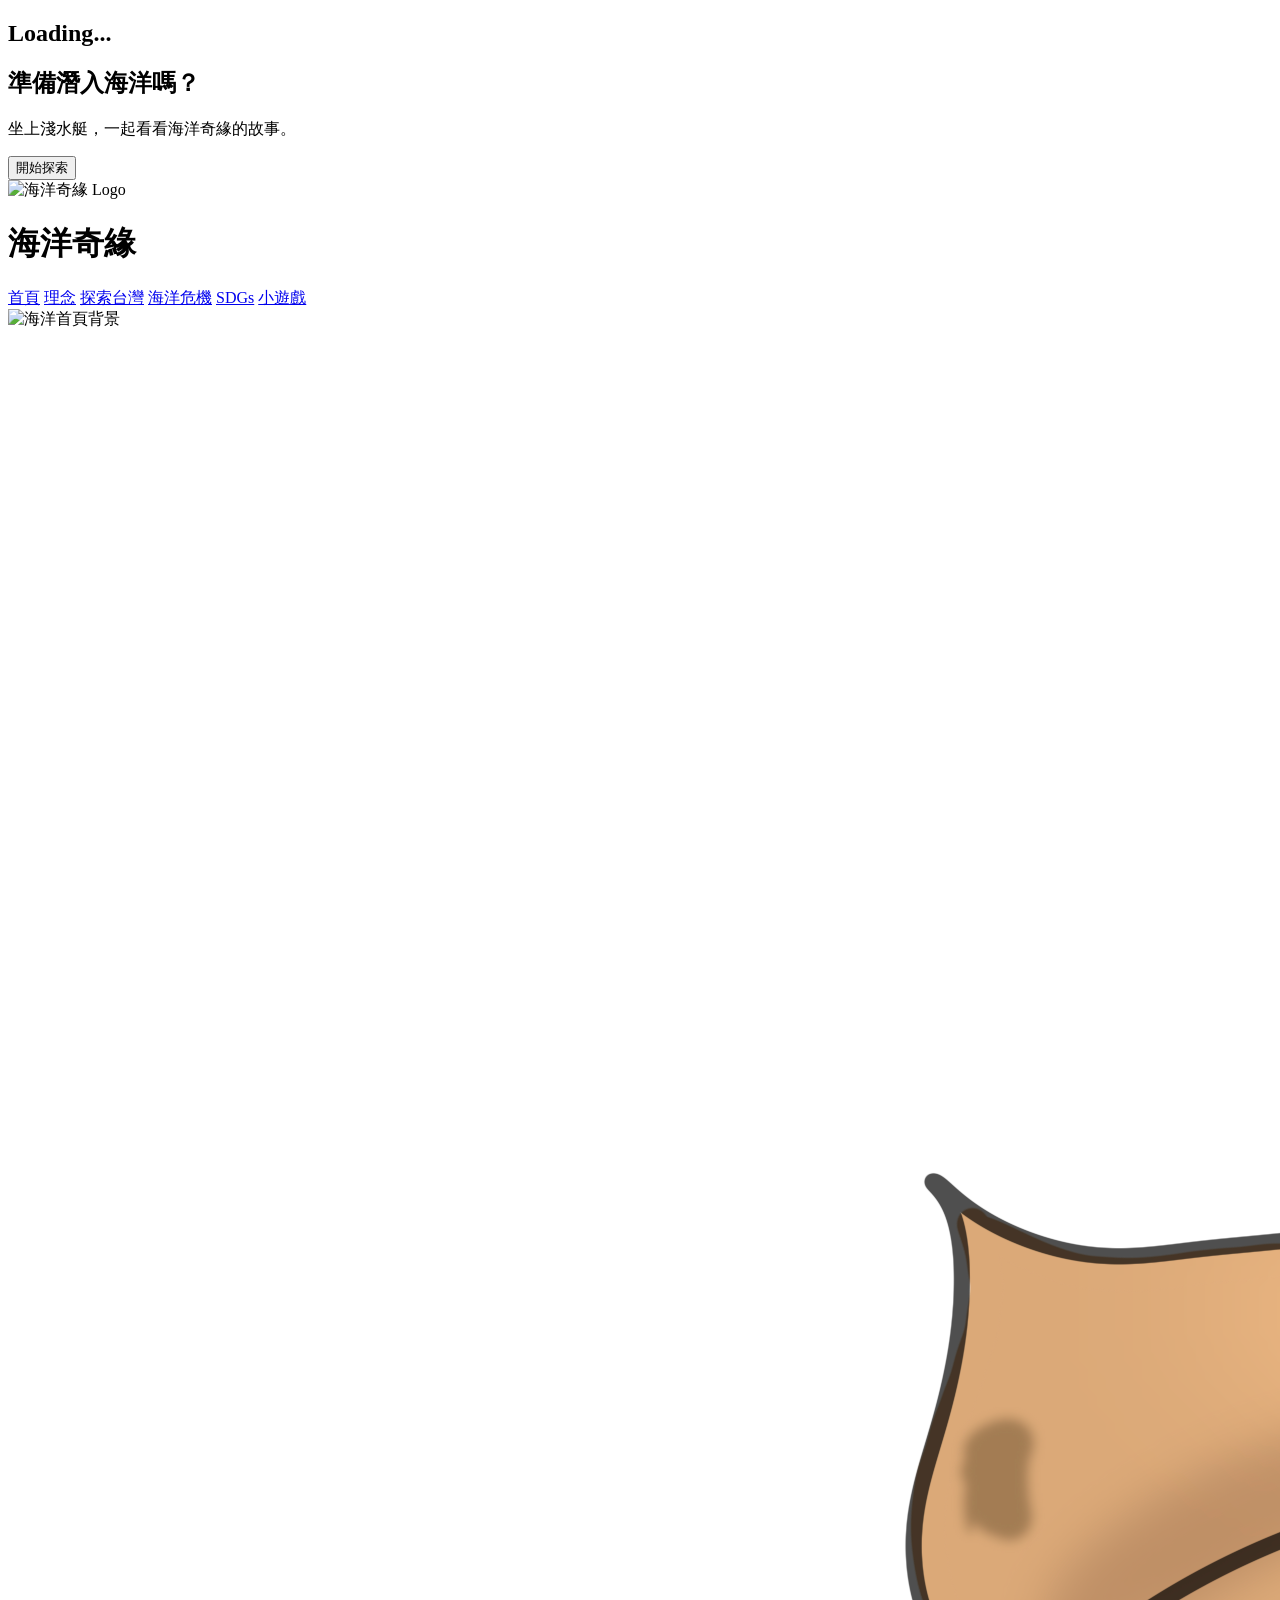
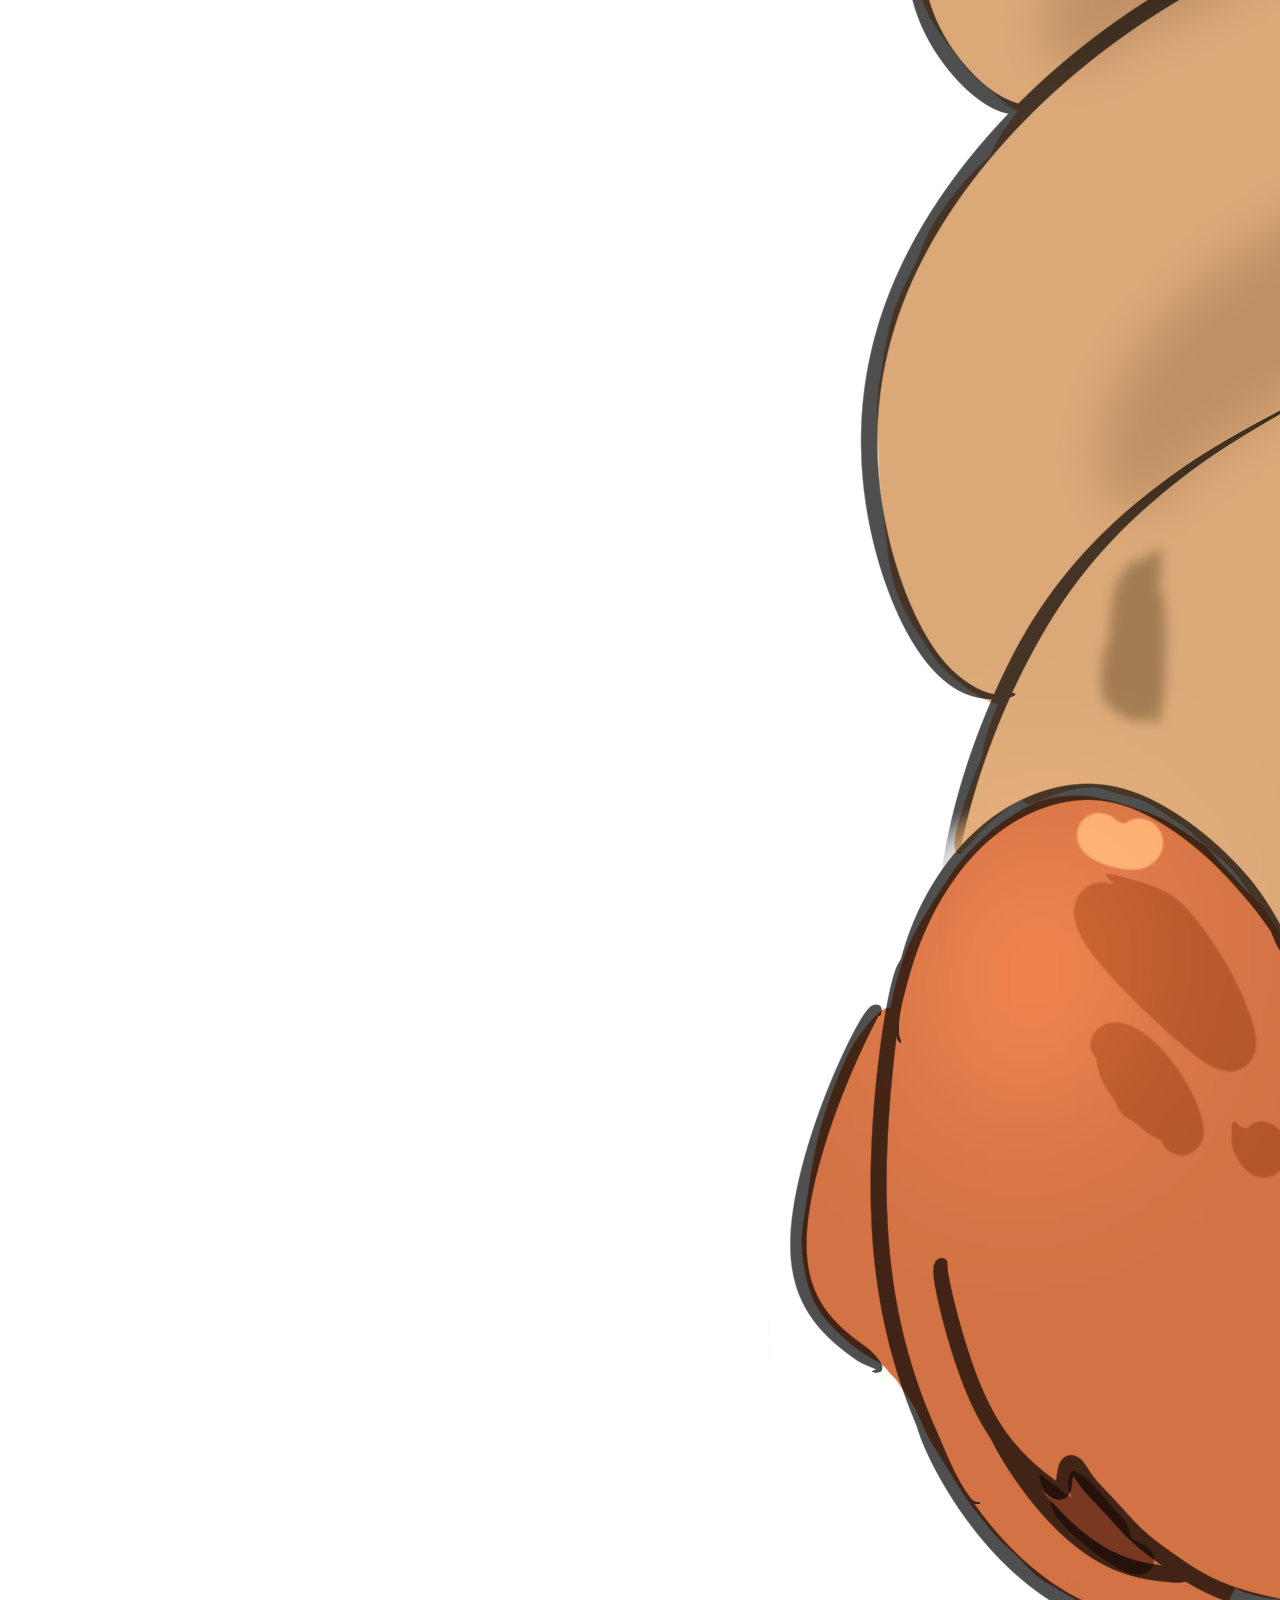
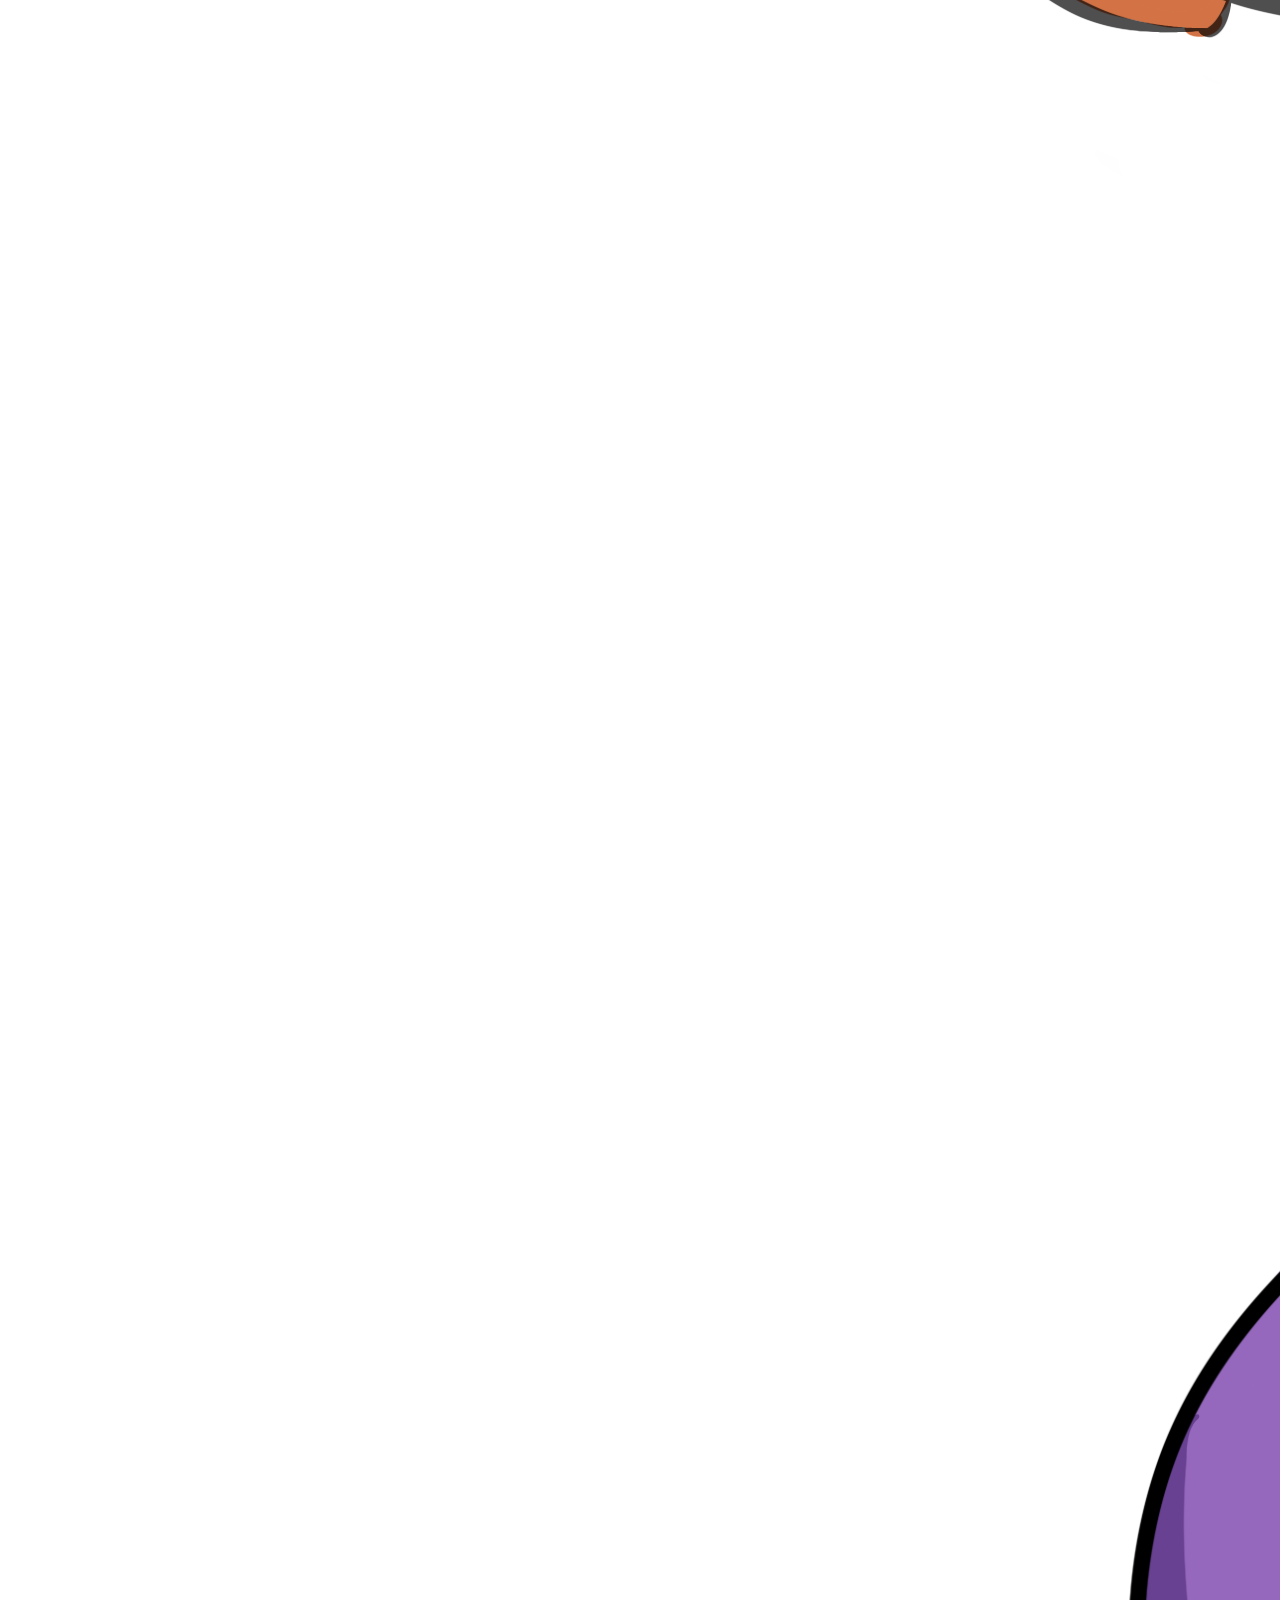
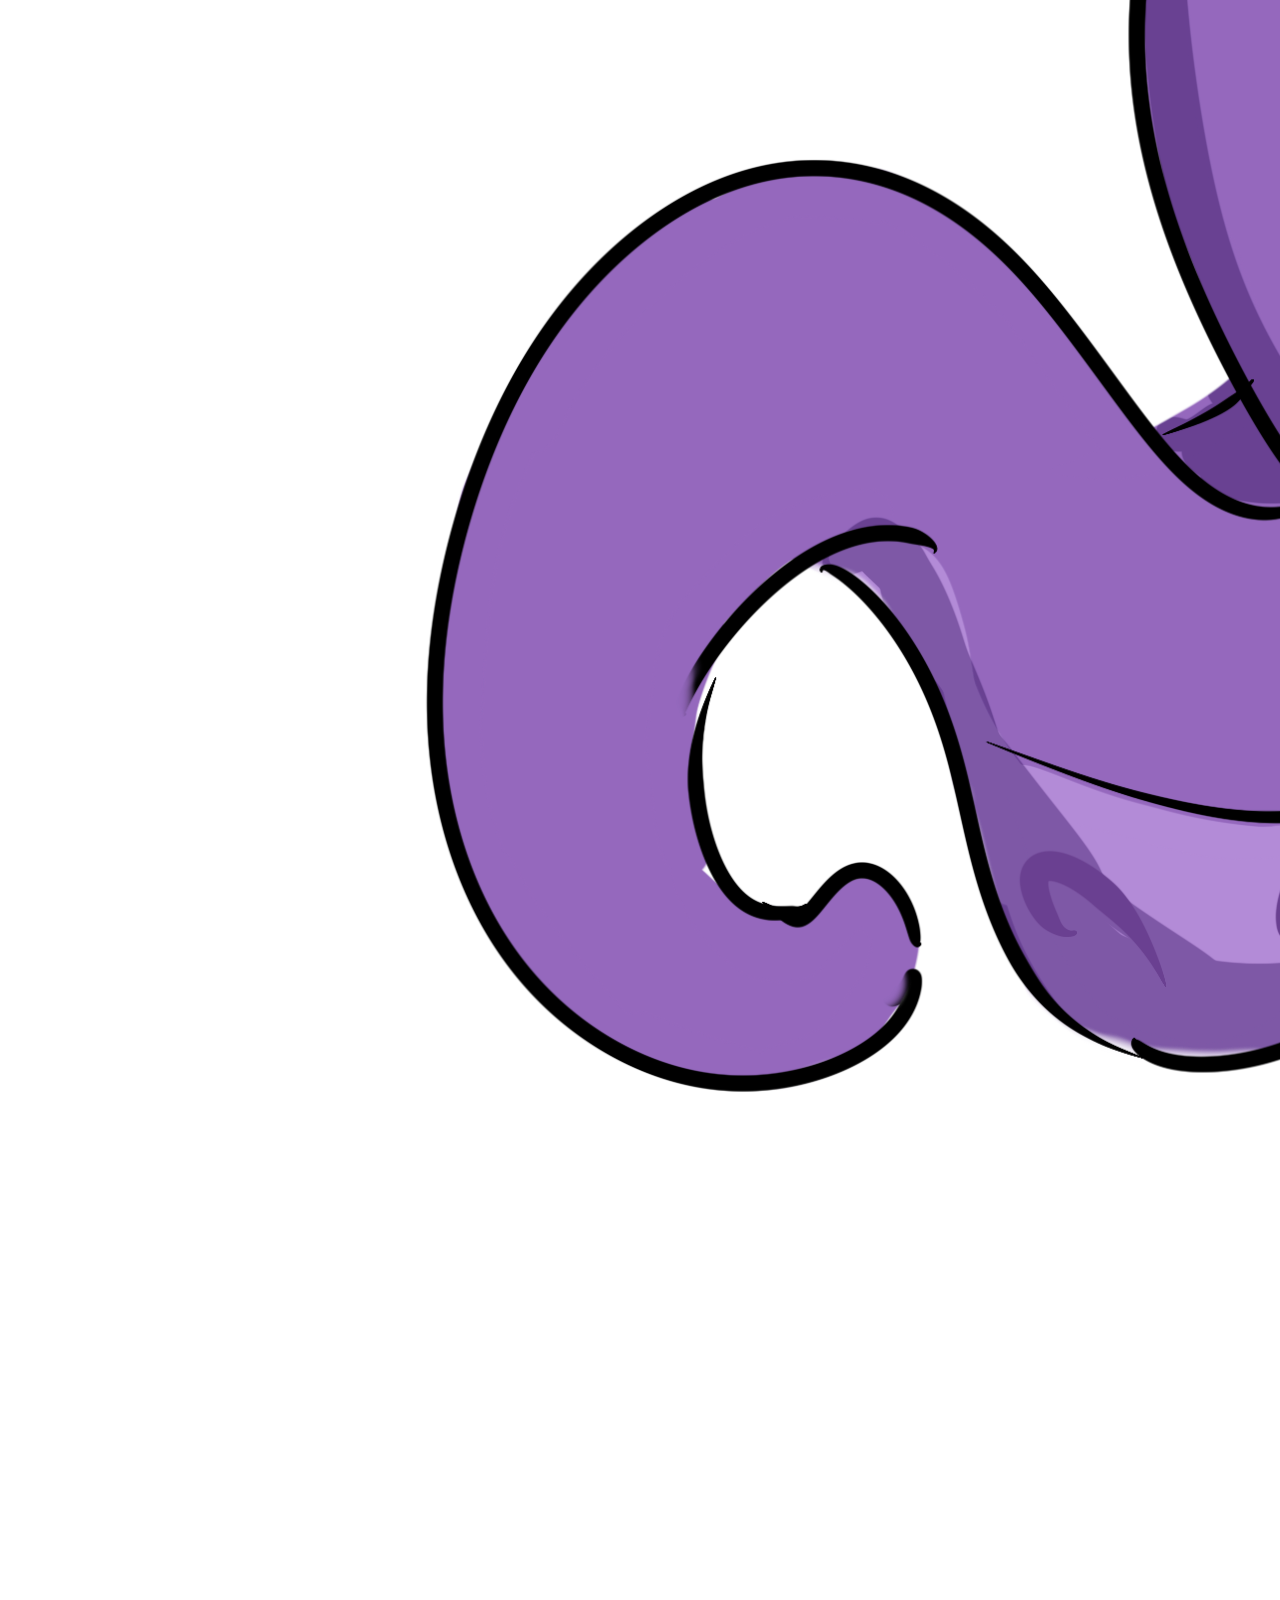
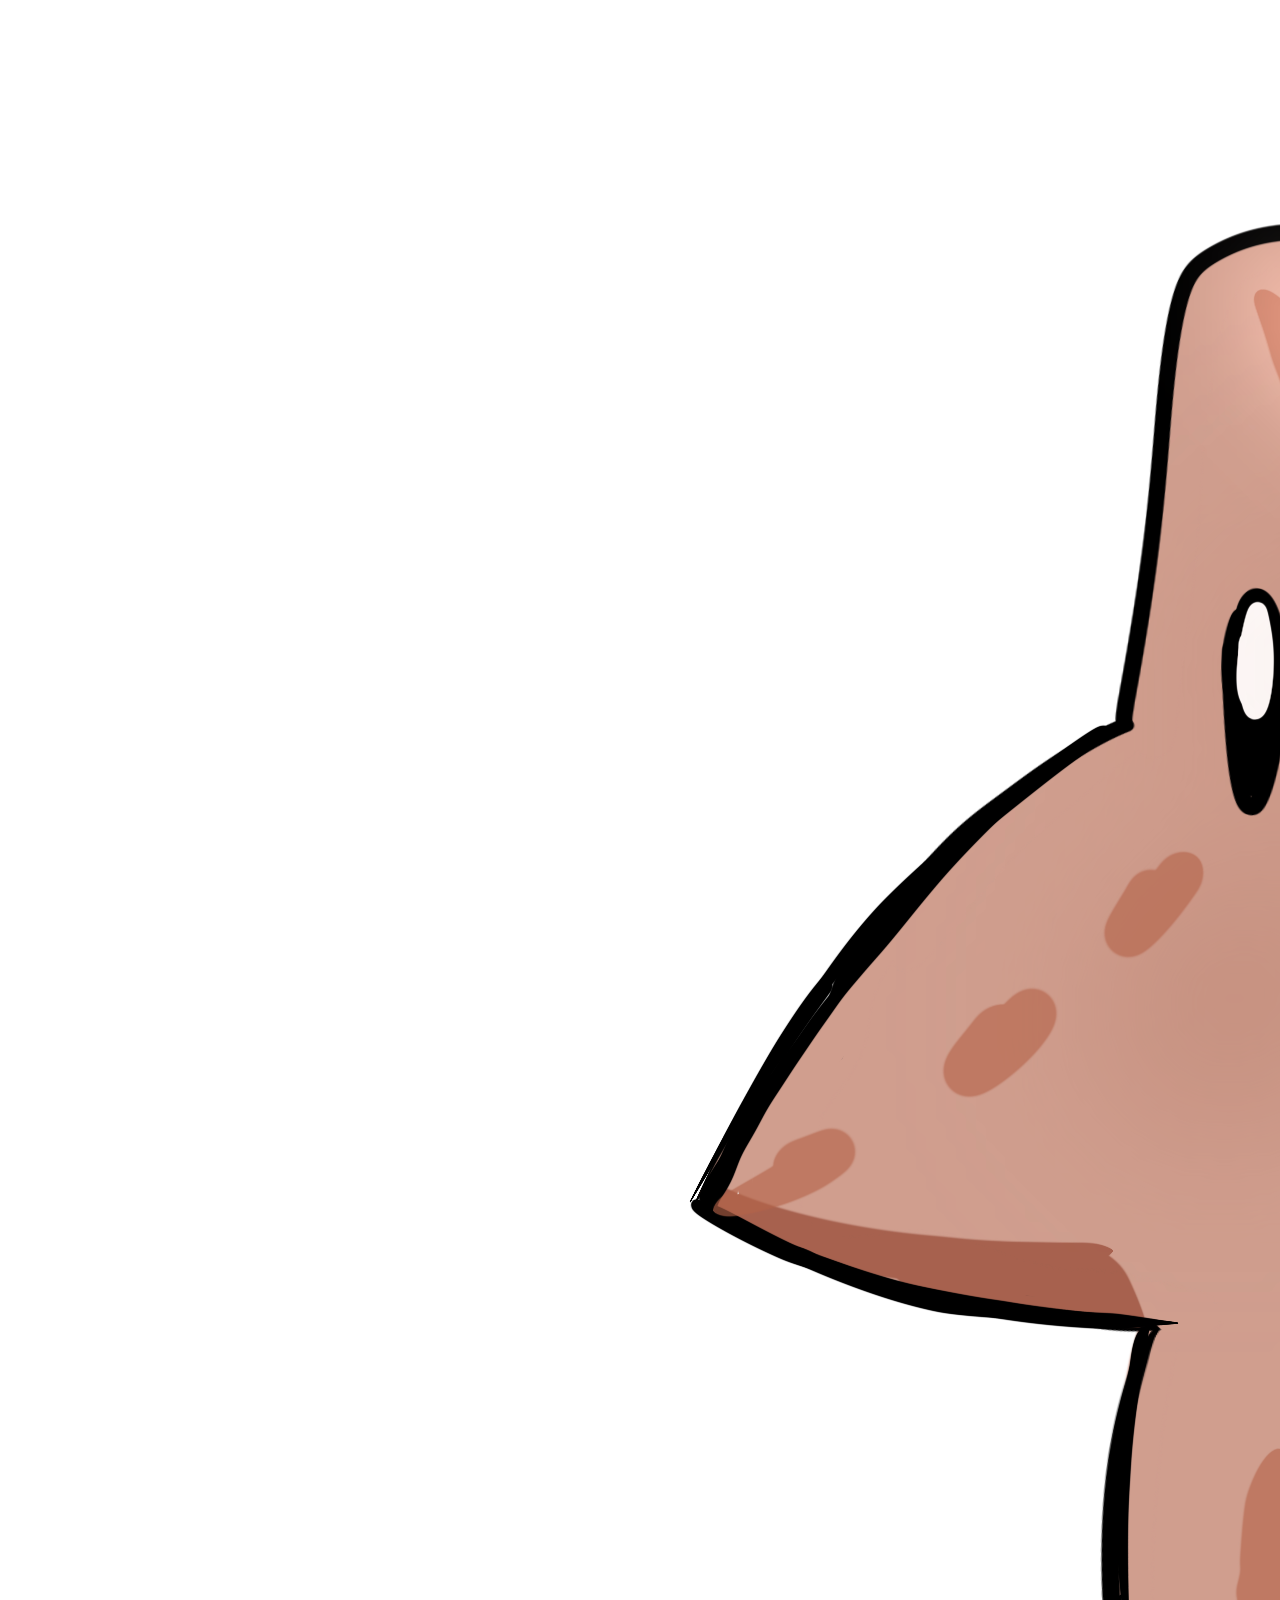
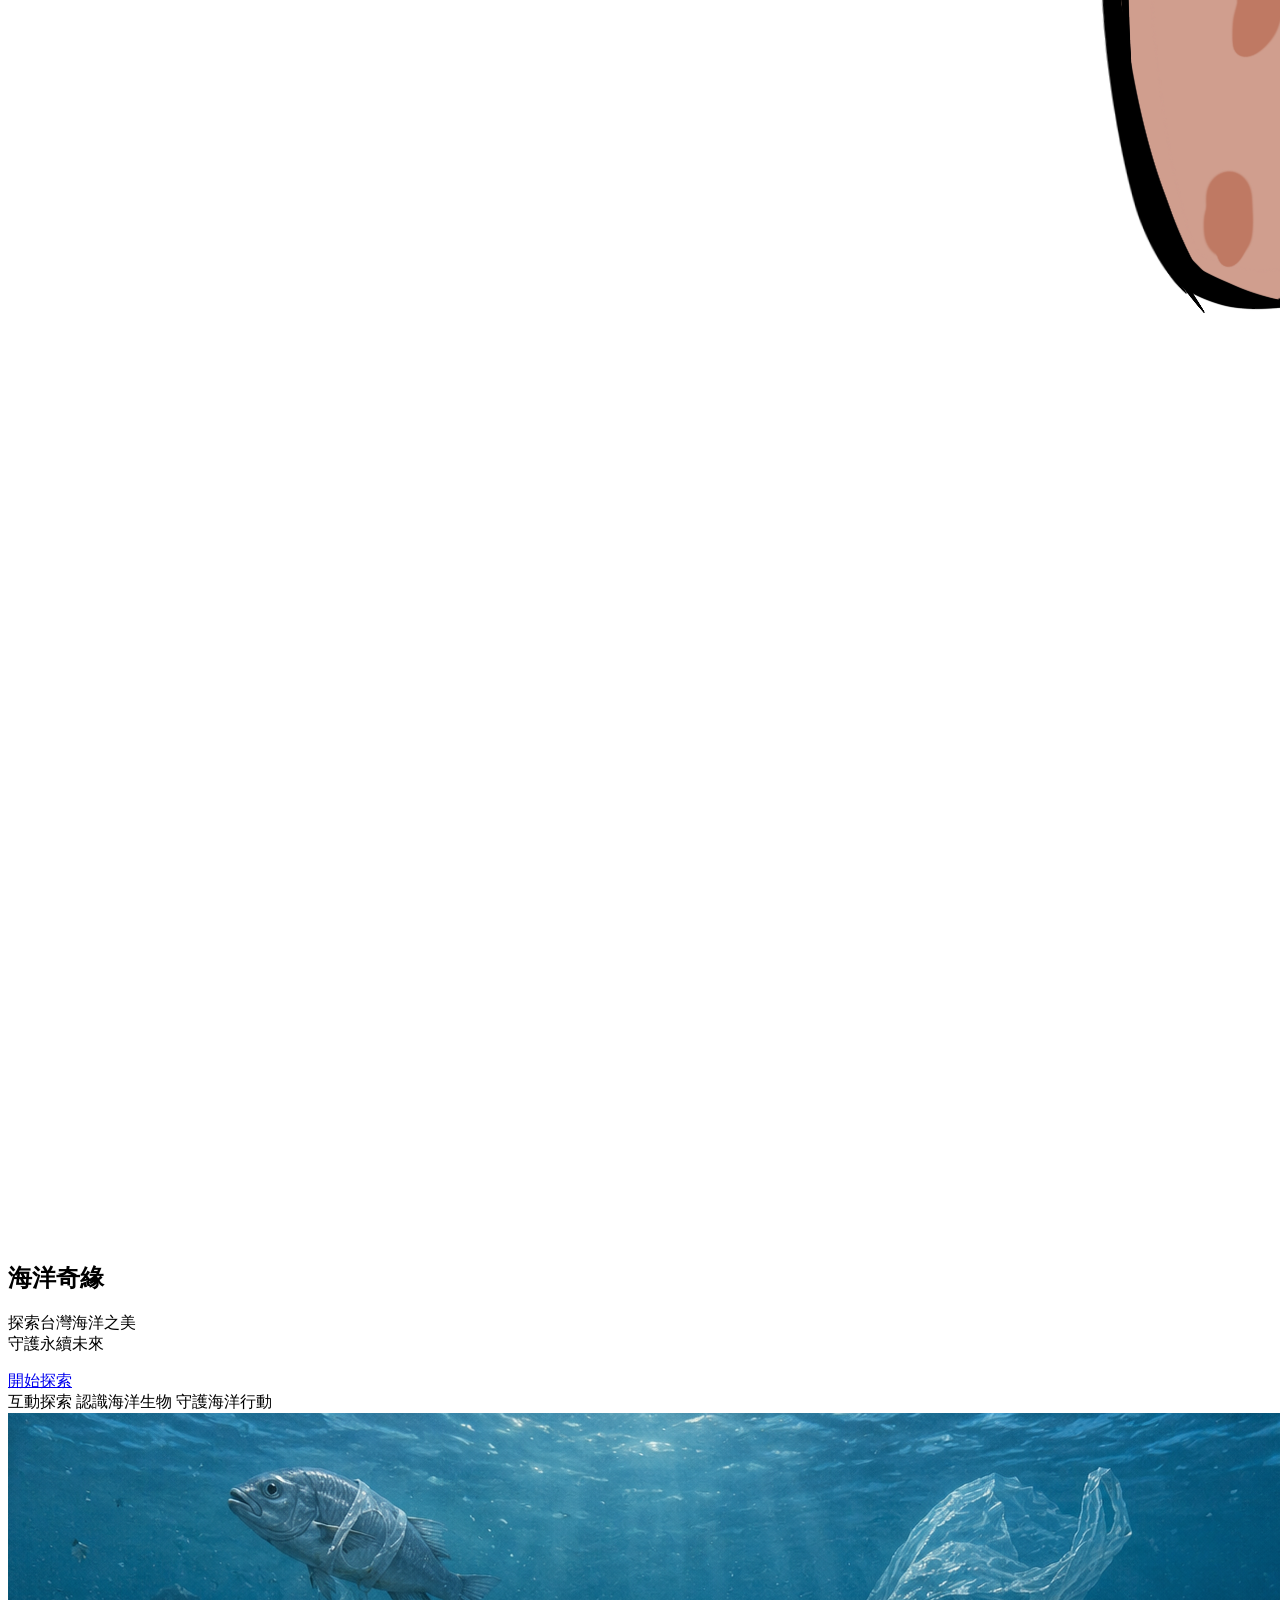
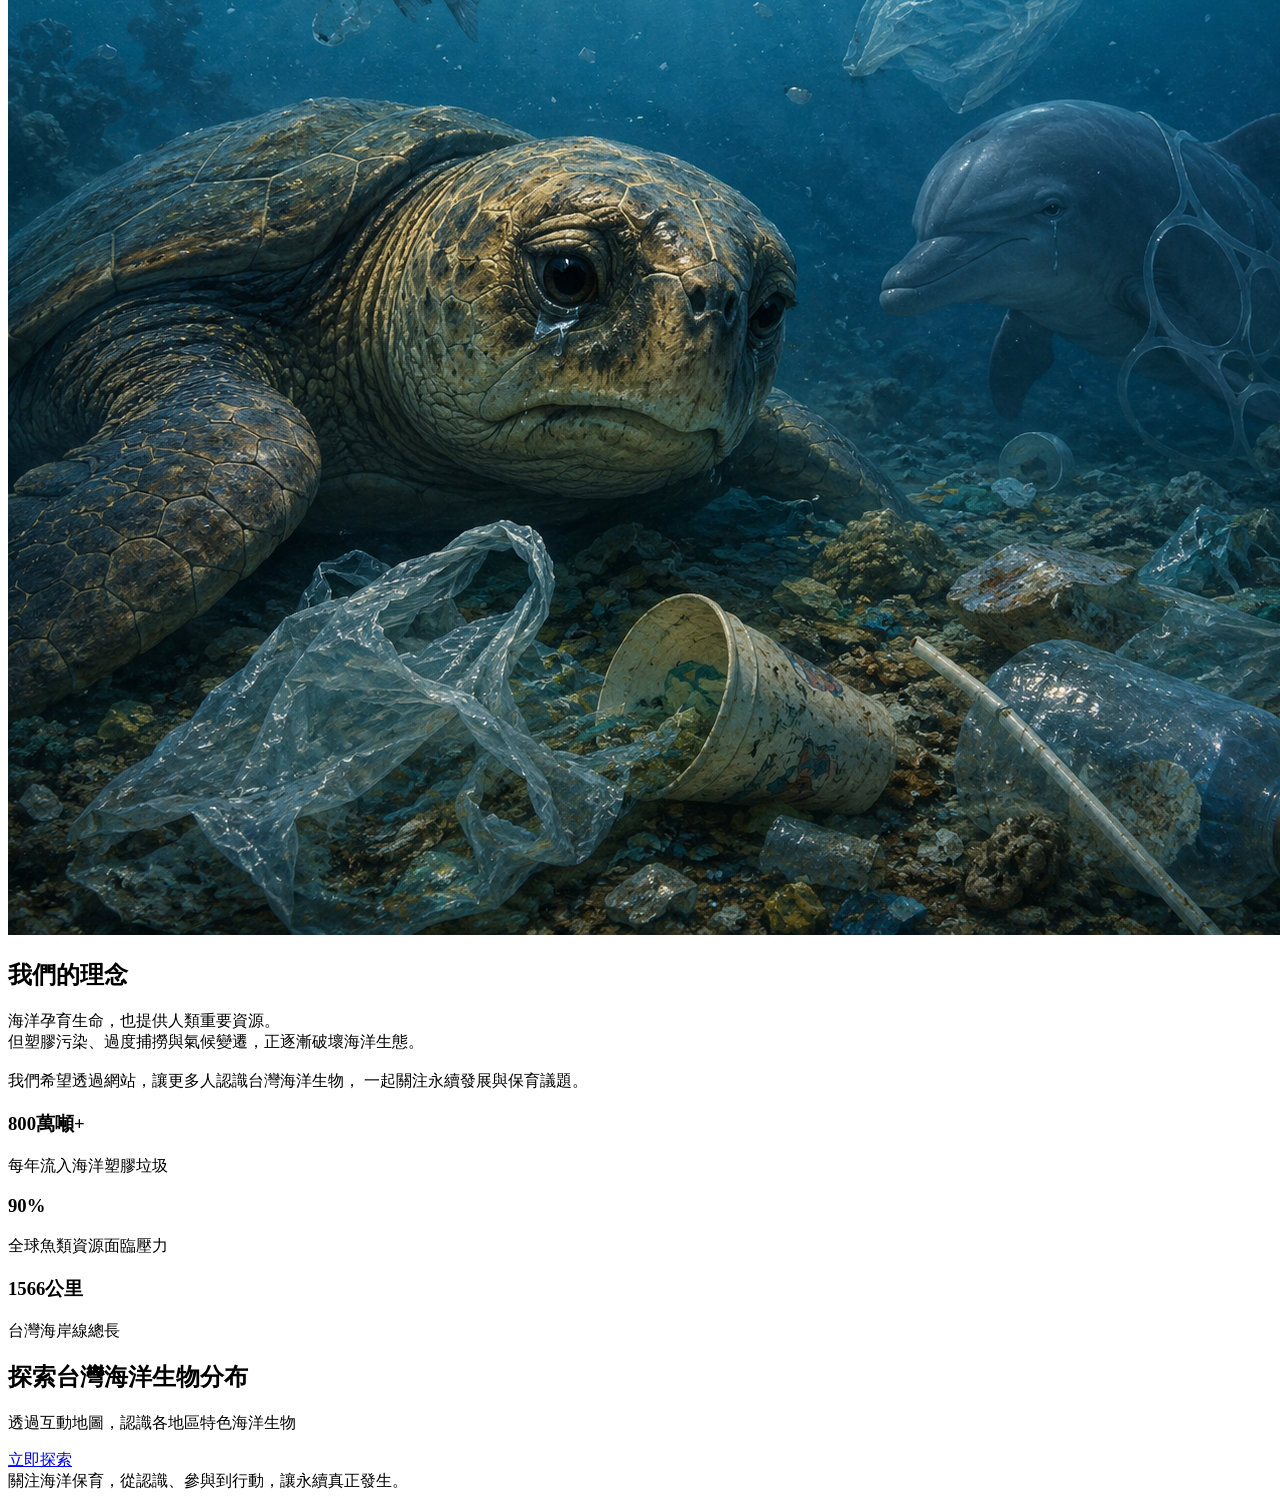
==== commit dcd5344f: "Add files via upload" ====
--- a/index.html
+++ b/index.html
@@ -31,7 +31,7 @@
       <span></span><span></span><span></span><span></span><span></span>
       <span></span><span></span><span></span><span></span><span></span>
     </div>
-    <h1>海洋奇緣</h1>
+    <h1 class="loading-title">Loading<span>.</span><span>.</span><span>.</span></h1>
   </div>
 
   <div class="opening-guide" aria-hidden="true">
@@ -61,7 +61,7 @@
     <a href="#home">首頁</a>
     <a href="#about">理念</a>
     <a href="#map">探索台灣</a>
-    <a href="#danger">海洋危機</a>
+    <a href="crisis.html">海洋危機</a>
     <a href="#sdgs">SDGs</a>
     <a href="game.html" class="game-link">小遊戲</a>
   </nav>
@@ -85,6 +85,11 @@
     <span class="fish fish-1" style="--fishScale:.78;"></span>
     <span class="fish fish-2" style="--fishScale:.96;"></span>
     <span class="fish fish-3" style="--fishScale:.65;"></span>
+  </div>
+  <div class="hero-sand" aria-hidden="true">
+    <img src="creature-hermit.png" alt="" class="sand-creature hermit">
+    <img src="creature-octopus.png" alt="" class="sand-creature octopus">
+    <img src="creature-starfish.png" alt="" class="sand-creature starfish">
   </div>
   <div class="wave-band wave-front"></div>
 
